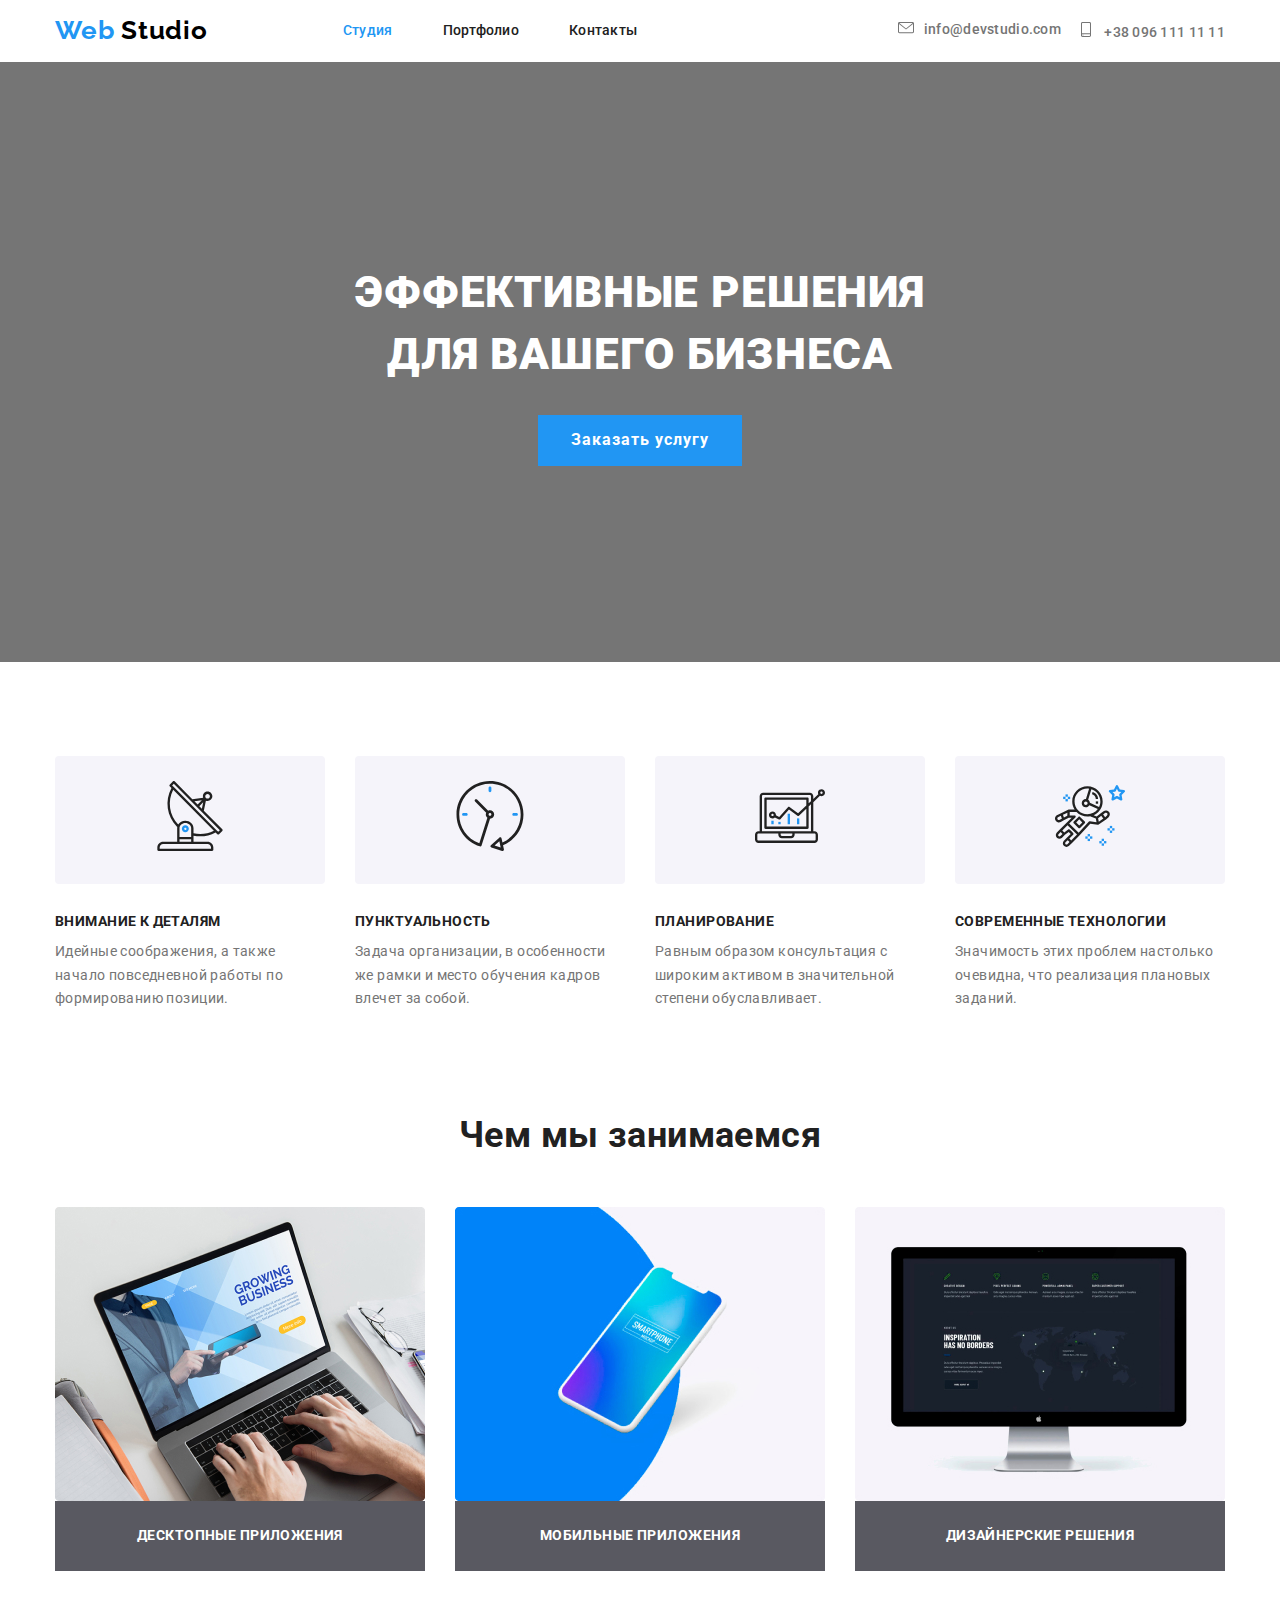
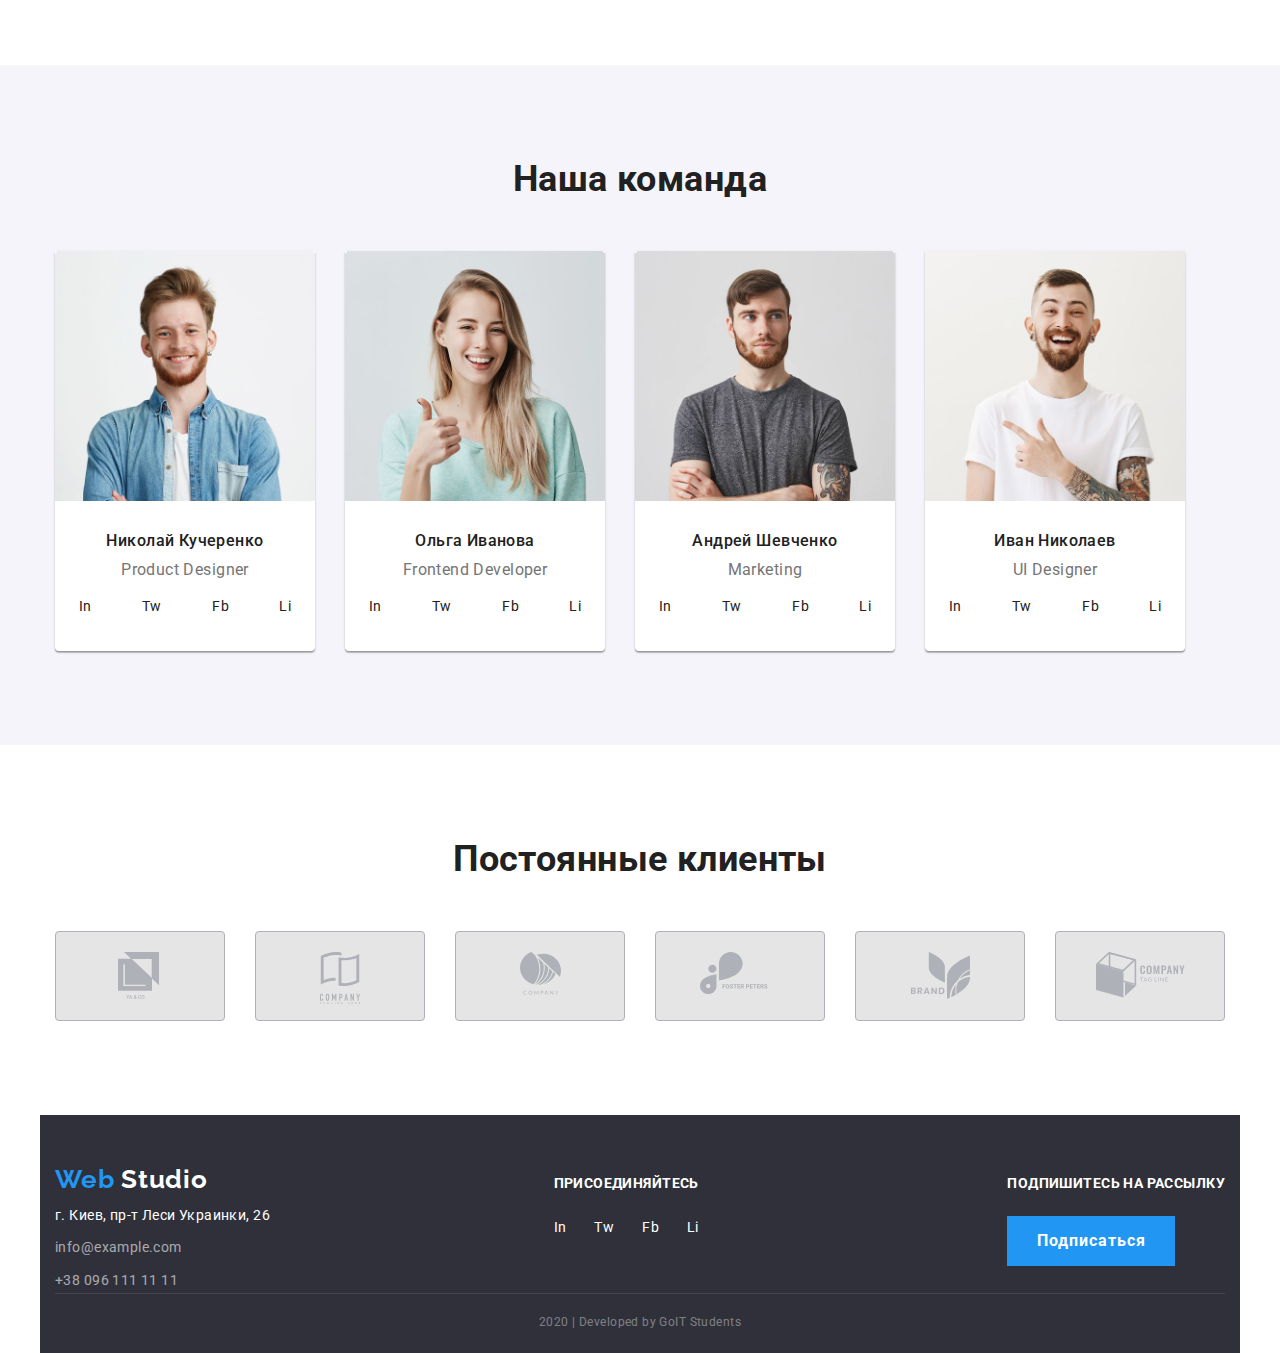
==== index.html @ 93608ec6 "copied from the 3rd homework" ====
<!DOCTYPE html>
<html lang="ru">

<head>
    <meta charset="UTF-8">
    <meta name="viewport" content="width=device-width, initial-scale=1.0">
    <title>Web Studio</title> 
    <link rel="stylesheet" href="https://fonts.googleapis.com/css2?family=Raleway:wght@700&family=Roboto:wght@400;500;700;900&display=swap" />      
    <link rel="stylesheet" href="https://cdnjs.cloudflare.com/ajax/libs/modern-normalize/0.6.0/modern-normalize.min.css">
    <link rel="stylesheet" href="./css/styles.css" />
    
</head>


<body class="home-page">
    <!---the header of the site-->
  
    <header class="header">
    <div class="container">  
         <nav>
            <ul class="menu list">
                <li class="menu-item">
                    <a class="logo" href="/index.html" lang="en"><span class="active">Web</span> <span class="logo-studio">Studio</span> </a>
                </li>
                <li class="menu-item"><a class="menu-link link active" href="./index.html">Студия</a></li>
                <li class="menu-item"><a class="menu-link link" href="./portfolio.html">Портфолио</a></li>
                <li class="menu-item"><a class="menu-link link" href="#">Контакты</a></li>
            </ul>
        </nav>
    
        <ul class="contact list">
            <li class="contact-item">
                <a class="link" href="mailto:info@devstudio.com">
                    <img class="contact-icon" src="./images/envelope.svg" alt="envelope_icon"/>info@devstudio.com
              </a>
            </li>
            <li class="contact-item">
                 <a class="link" href="tel:+38-096-111-11-11">
                    <img class="contact-icon" src="./images/smartphone.svg" alt="smartphone icon"/>
                    +38 096 111 11 11
                </a>
            </li>
         </ul>
    
    </div>
        
    </header>
    <main>
        <!---hero-->
        <section class="hero">
             <h1 class="hero-title">Эффективные решения<br /> для вашего бизнеса</h1>
            <button type="button" class="button button-primary">Заказать услугу </button>
        </section>
        <!---features-->
        <section class="features">
            <div class="container">
            <h2 class="section-title is-hidden">Features</h2>
            <ul class="section-list list">
                <li class="section-item"> 
                    <div class="image">
                        <img src="./images/antenna_1.svg" alt="антенна" />
                    </div>
                    <h3 class="section-subtitle">Внимание к деталям</h3>
                    <p class="features-descriptions">Идейные соображения, а также начало повседневной работы по формированию позиции.</p>
                </li>

                <li class="section-item">
                    <div class="image">
                        <img src="./images/clock_1.svg" alt="часы" />
                    </div>
                    <h3 class="section-subtitle">Пунктуальность</h3>
                    <p class="features-descriptions">Задача организации, в особенности же рамки и место обучения кадров влечет за собой.</p>
                </li>

                <li class="section-item">
                    <div class="image">
                        <img src="./images/diagram_1.svg" alt="диафрагма" />
                    </div>
                    <h3 class="section-subtitle">Планирование</h3>
                    <p class="features-descriptions">Равным образом консультация с широким активом в значительной степени обуславливает.</p>
                </li>
                <li class="section-item">
                    <div class="image">
                        <img src="./images/astronaut_1.svg" alt="астронавт" />
                    </div>
                    <h3 class="section-subtitle">Современные технологии</h3>
                    <p class="features-descriptions">Значимость этих проблем настолько очевидна, что реализация плановых заданий.</p>
                </li>
            </ul>
        </div>
        </section>

        <!---what we do / work sphere-->
        <section class="products">
            <div class="container">          
                <h2 class="section-title">Чем мы занимаемся</h2>
                    <ul class="section-list list">
                        <li class="section-item">
                            <div >
                                <a class="link" href="#">
                                <img src="./images/laptop.jpg" alt="комп" width="370" />
                                <h3 class="section-subtitle">Десктопные приложения</h3>
                                </a>
                            </div>
                                
                        </li>
                        <li class="section-item">
                            <a class="link" href="#">
                                <img src="./images/mobile.jpg" alt="телефон" width="370" />
                                <h3 class="section-subtitle">Мобильные приложения</h3>
                            </a>
                        </li>
                        <li class="section-item">
                            <a class="link" href="#">
                                <img src="./images/monitor.jpg" alt="дизайн" width="370" />
                                <h3 class="section-subtitle">Дизайнерские решения</h3>
                            </a>
                        </li>
                </ul>
            </div>
        </section>

        <!---team -->
        <section class="team">
            <div class="container">          
            <h2 class="section-title">Наша команда</h2>
            <ul class="section-list list">
                <li class="section-item">
                     <img src="./images/John_Smith.jpg" alt="Николай Кучеренко" width="260" />
                     <div class="team-card">
                        <p class="team-text name">Николай Кучеренко</p>
                        <p class="team-text job">Product Designer</p>
                        <ul class="social">
                            <li class="list"><a href="#" aria-label="Instagram" class="link"> In</a></li>
                            <li class="list"><a href="#" aria-label="Twitter" class="link"> Tw</a></li>
                            <li class="list"><a href="#" aria-label="Facebook" class="link"> Fb</a></li>
                            <li class="list"><a href="#" aria-label="Linkedin" class="link"> Li</a></li>
                        </ul>
                     </div>
                </li>
            
                <li class="section-item">
                    <img src="./images/Marta_Stewart.jpg" alt="Ольга Иванова" width="260" />
                    <div class="team-card">
                        <p class="team-text name">Ольга Иванова</p>
                         <p class="team-text job">Frontend Developer</p>
                        <ul class="social">
                            <li class="list"><a href="#" aria-label="Instagram" class="link"> In</a></li>
                            <li class="list"><a href="#" aria-label="Twitter" class="link"> Tw</a></li>
                            <li class="list"><a href="#" aria-label="Facebook" class="link"> Fb</a></li>
                            <li class="list"><a href="#" aria-label="Linkedin" class="link"> Li</a></li>
                        </ul>
                    </div>
                </li>
            
                <li class="section-item">
                    <img src="./images/Robert_Jakis.jpg" alt="Андрей Шевченко" width="260" />
                    <div class="team-card">
                        <p class="team-text name">Андрей Шевченко</p>
                        <p class="team-text job">Marketing</p>
                       <ul class="social">
                            <li class="list"><a href="#" aria-label="Instagram" class="link"> In</a></li>
                            <li class="list"><a href="#" aria-label="Twitter" class="link"> Tw</a></li>
                            <li class="list"><a href="#" aria-label="Facebook" class="link"> Fb</a></li>
                            <li class="list"><a href="#" aria-label="Linkedin" class="link"> Li</a></li>
                        </ul>
                    </div>
                </li>
                <li class="section-item">
                    <img src="./images/Ivan_Nikolaev.jpg" alt="Иван Николаев" width="260" />
                    <div class="team-card">
                        <p class="team-text name">Иван Николаев</p>
                        <p class="team-text job">UI Designer</p>
                        <ul class="social"> 
                            <li class="list"><a href="#" aria-label="Instagram" class="link"> In</a></li>
                            <li class="list"><a href="#" aria-label="Twitter" class="link"> Tw</a></li>
                            <li class="list"><a href="#" aria-label="Facebook" class="link"> Fb</a></li>
                            <li class="list"><a href="#" aria-label="Linkedin" class="link"> Li</a></li>
                        </ul>
                </div>
                </li>
            </ul>
        </div>
        </section>

        <!--permanent clients-->
        <section class="clients">
            <div class="container">          
                <h2 class="section-title">Постоянные клиенты</h2>
                <ul class="section-list list">
                     <li class="section-item">
                        <a class="link" href="#"> <img class="image" src="./images/Client_1.svg" alt="клиент1" /></a>
                    </li>
                    <li class="section-item">
                        <a class="link" href="#"> <img class="image" src="./images/Client_2.svg" alt="клиент2" /></a>
                    </li>
                    <li class="section-item">
                        <a class="link" href="#"> <img class="image" src="./images/Client_3.svg" alt="клиент3" /></a>
                    </li>
                    <li class="section-item">
                        <a class="link" href="#"> <img class="image" src="./images/Client_4.svg" alt="клиент4" /></a>
                    </li>
                    <li class="section-item">
                        <a class="link" href="#"> <img class="image" src="./images/Client_5.svg" alt="клиент5" /></a>
                    </li>
                    <li class="section-item">
                        <a class="link" href="#"> <img class="image" src="./images/Client_6.svg" alt="клиент6" /></a>
                    </li>
                </ul>
            </div>
        </section>
    
    </main>
   
    <!---footer-->
    <footer class="footer container">
        <div class="footer-content">
            <div class="footer-info">
            <a class="logo link" href="./index.html"><span class="active">Web</span> <span class="logo-studio">Studio</span> </a>
            <!---address-->
            <address class="address">
                <ul class="address-list list">
                    <li class="address-item">г. Киев, пр-т Леси Украинки, 26</li>
                    <li class="address-item"> <a class="link" href="mailto:info@example.com">info@example.com</a>
                    </li>                    
                    <li class="address-item"><a class="link" href="tel:+38-096-111-11-11">+38 096 111 11 11</a></li>
                </ul>  
            </address>
         </div>
                <!---social networks-->
         <div class= "footer-list">
            <b class="footer-subtitle">присоединяйтесь</b>
            <ul class="social"> 
                <li class="list"><a href="#" aria-label="Instagram" class="link"> In</a></li>
                <li class="list"><a href="#" aria-label="Twitter" class="link"> Tw</a></li>
                <li class="list"><a href="#" aria-label="Facebook" class="link"> Fb</a></li>
                <li class="list"><a href="#" aria-label="Linkedin" class="link"> Li</a></li>
            </ul>
         </div>         
     
        <!---subscription-->
        <div class="footer-list">
                <b class="footer-subtitle">Подпишитесь на рассылку</b>
                <button type="button" class="button button-primary">Подписаться</button>
        </div>
               
        </div>

        <p class="footer-copyright">2020 | Developed by GoIT Students </p>
        
    </footer>
</body>

</html>
---- css/styles.css ----
:root {
    --primary-text-color: #212121;
    --accent-color: #2196F3;
    --title-text-color: #ffffff; 
    --primary-background-color: #ffffff; 
    --secondary-text-color: #757575;
    --secondary-background-color: #F5F4FA;
}

.home-page {

    color: var(--primary-text-color); 
    font-family: "Roboto", sans-serif;
    font-weight: 400;
    font-size: 14px;
    line-height: 1.7;
    letter-spacing: 0.03em;
}


   
.container {
    /* outline: solid tomato;    */
    margin: 0 auto;
    padding: 0 15px;
    width: 1200px;
}
/* 
img {
    display: block;
    max-width: 100%;
    height: auto;
}   */

.list {
    list-style: none;
    padding: 0;
    margin: 0;
    
}
/* .item:not( :last-child) {
    margin-right: 30px;
/* } */

.link {
    text-decoration: none;
    color: var(--primary-text-color );
} 


.header .container {
    display: flex;
    align-items: center;
    justify-content: space-between;
    /* height: 80px; */

    font-weight: 500;
    line-height: 1.14;
    letter-spacing: 0.02em; 
} 


.menu,
.contact {
    display: flex;
    margin-left: auto;
} 

/*header logo*/
.logo { 
    /* margin-right: 85px; */
    text-decoration: none;
    
    color: #000000;
    font-family: 'Raleway', sans-serif;
    font-weight: 700;
    font-size: 26px;
    line-height: 1.2;
    letter-spacing: 0.03em;
}
/* 
.logo .logo-web {
    color: var(--accent-color);
   } */
.logo-studio:hover,
.logo-studio:focus {
    color: #000000;}

   /* menu */

/* .menu-item:not(:last-child) {
    margin-left: 50px;
} */

.menu-item + .menu-item {
    margin-left: 50px;
}
.menu .menu-item:first-child {
    margin-right: 85px;
    padding-top: 15px;;
}
.menu-link {
    display: block;
    padding-top: 23px;
    padding-bottom: 23px;

}


/* email and address */
/* .menu, */


 .contact .link {
    color: var(--secondary-text-color);
}

 .contact-item:not(:last-child) {
     margin-right: 20px;
 }
 .contact-icon {
     margin-right: 10px;
 }  

 .active {
    color: var(--accent-color);
}
 /* .link {
    text-decoration: none;
} 
.link:hover, 
.link:focus {
    color: var(--accent-color);
}  */

/* Styles for the main page of html */
/* Hero section */

.hero {
    padding-top: 200px;
    padding-bottom: 200px;  
    height: 600px; 
    text-align: center;
    background-color: var(--secondary-text-color);
    color: var(--title-text-color);
    letter-spacing: 0.06em;

}
/* hero title */
.hero-title {
    margin-top: 0;
    margin-bottom: 30px;
    
    font-weight: 900;
    font-size: 44px;
    line-height: 1.4;
    text-transform: uppercase;
}
    
/* button */
.button {
     font-size: 16px;
     display: inline-block;
}

.button-primary {

    border: 1px solid var(--accent-color);
    padding: 10px 32px;
    
    color: var(--title-text-color);
    background-color: var(--accent-color);
    
    font-weight: 700;
    font-size: 16px;
    line-height: 1.8;
    letter-spacing: 0.06em;
}
.button:hover,
.button:focus {
    color: var(--title-text-color);
    background-color: var(--accent-color);
}

/* .section {
    padding-top: 94px;
    padding-bottom: 94px;
} */
.section-title {
    margin-top: 0px;
    margin-bottom: 50px;

    font-weight: 700;
    font-size: 36px;
    line-height: 1.16;
    text-align: center;
}
.section-subtitle {
    margin: 0;
    padding: 0;
    
    font-weight: 700;
    font-size: 14px;
    line-height: 1.14;
    text-transform: uppercase;

}

.section-list {
    display: flex;
}

.section-item:not(:last-child) {
    margin-right: 30px;
}

/* features */

.features .container {
    padding-top: 94px;
    padding-bottom: 94px;
}

.is-hidden {
    display: none;

}
/* .features-list, {
    display: flex;
    margin: 0;
    padding: 0;
} */


.features .image {
   padding: 25px 100px;
   margin-bottom: 30px;

    background: var(--secondary-background-color);
    border-radius: 4px;
}
  
.features-descriptions {
    margin: 10px 0 10px 0;
    color: var(--secondary-text-color);
}

/* products example */
/* .product-list {
    display: flex;
    margin: 0;
    padding: 0;
} */
.products .container {
    padding-bottom: 94px;
}

.products .section-subtitle {
    padding: 27px 0;
    background-color: rgba(47, 48, 58, 0.8);
    color: var(--title-text-color);
    text-align: center;

}
.products img, 
.team img {
    display: block;
    max-width: 100%;
    height: auto; 

}

/* team list */
.team {
    background-color: var(--secondary-background-color);
}
.team .container {
    padding-top: 94px;
    padding-bottom: 94px;
}
.team .section-item {

    background: var(--title-text-color);
    box-shadow: 0px 2px 1px rgba(0, 0, 0, 0.2), 0px 1px 1px rgba(0, 0, 0, 0.14), 0px 1px 3px rgba(0, 0, 0, 0.12);
    border-radius: 0px 0px 4px 4px;
}
.team-card {
    padding: 30px 24px 32px 24px;
} 
.team-text {
    margin-top: 0;
    font-size: 16px;
    line-height: 1.2;
    text-align: center;
}

.name {
    /* margin-top: 30px; */
    margin-bottom: 10px;
    font-weight: 500;
}
.job {
    margin-bottom: 16px;
    color: var(--secondary-text-color);
 }

 .social {
     display: flex;
     padding: 0px;
     justify-content: space-between;
 }

/* .social-links .link:hover,
.social-links .link:focus {
    color: var(--accent-color);

} */
.clients .container {
    padding-top: 94px;
    padding-bottom: 94px;
}

.clients .section-item {
    display: block;
    box-sizing: border-box;
    border: 1px solid #AFB1B8;
    border-radius: 4px;
    width: 170px;
    height: 90px;
    text-align: center;
    background-color: #E5E5E5;
}
.clients .image {
    padding-top: 20px;
}

.link:hover, 
.link:focus {
    color: var(--accent-color);
} 



/* footer */
.footer {
    background-color: #2F303A;;
}
.footer-content {
    display: flex;
    justify-content: space-between;
    align-items: baseline;
} 
.footer-info {
    margin-top: 45px;
}
.footer-info .logo-studio {
    color: var(--title-text-color);
}

/* .footer-info .logo:hover,
.footer-info .logo:focus {
    text-decoration: underline;
}  */
.address-list {
    display: inline-block;
    margin-top: 8px;
    margin-right: 69px; 
    padding: 0;

    font-style: normal;
    color: var(--title-text-color);
}
.address .link {
    color: rgba(255, 255, 255, 0.6);
}

.address-item:not(:last-child) {
    margin-bottom: 9px;
}
.footer-list {
    margin-top: 57px;
 }
.footer-subtitle {
    display: block;
    margin-bottom: 20px;

    font-weight: 700;
    text-transform: uppercase;
    color: var(--title-text-color);
}
.footer-list:not(:last-child) {
    margin-right: 94px;
}
.footer .social{
    margin: 0px;
}
.footer .social .link{
    color: var(--title-text-color)
}
.footer-list .button {
    padding: 10px 28px 10px 29px;
}

.footer-copyright {
    display: block;
    margin-top: 0;
    margin-bottom: 0;
    padding-top: 16px;
    padding-bottom: 19px;

    font-size: 12px;
    line-height: 2;
    text-align: center;
    color: rgba(255, 255, 255, 0.4);
    border-top: 1px solid rgba(255, 255, 255, 0.1);
}



/* Styles for Portfolio */
.portfolio {
    border-top: 1px solid #ECECEC;

}
.portfolio .container {

    padding-top: 94px;
    padding-bottom: 94px;
    color: var(--primary-text-color);



    font-family: "Roboto", sans-serif;
    font-weight: 400;
    font-size: 16px;
    letter-spacing: 0.03em;


    /* list-style: none;
    padding: 0;
    margin: 0;  */

}


/* .filters {
    padding-right:  0px;
    padding-left: 0px;
} */
/* .filters-items + .filters-items:not(:last-child) {
margin-right: 8px;
} */
.filters-items {
    display: inline-block;
    margin: 0 4px;

}
/* .filters-items:not(:last-child) {
    margin-right: 8px;
} */

.filters-list {
    text-align: center;
    margin-bottom: 50px;
    padding: 0;
}

.button-secondary {
    border-color: transparent;
    padding: 6px 22px;
    background: var(--secondary-background-color);
    border-radius: 4px;
    list-style: none;
    /* margin-left: auto;
    margin-right:auto; */


    font-weight: 500;
    line-height: 1.6;
    text-align: center;
    letter-spacing: 0.03em;
    
    color: var(--primary-text-color);
 

}

/* .filters .list {
 
    font-weight: 500;
    font-size: 16px;
    line-height: 1.6;
    text-align: center;
    letter-spacing: 0.03em;
} */

/* .projects .list:hover,
.projects .list:focus {
    color: var(--title-text-color);
    background-color: var(--accent-color);
} */
.works {
    display: flex;
    flex-wrap: wrap;

}

.works-item {
    width: 370px; 
    /* width: calc(100%-60px) / 3; 398*/
    margin-right: 30px;
    margin-bottom: 30px;
    border-top-left-radius: 5px;
    border-top-right-radius: 5px;
    overflow: hidden;
    

    font-weight: 700;
    font-size: 18px;
    line-height: 2;
    letter-spacing: 0.06em;

}



.works-item:nth-child(3n) {
    margin-right: 0;
}

.works-item:nth-last-child(-n + 3) {
    margin-bottom: 0;
}
.works-image {
    display: block;
    max-width: 100%;
    height: auto; 
}
.works .list {
    display: block;
    }
.works-content {
    padding: 20px 24px;
    border-bottom: 1px solid #EEEEEE;
    border-right: 1px solid #EEEEEE;
    border-left: 1px solid #EEEEEE;
    border-bottom-right-radius: 5px;
    border-bottom-left-radius: 5px;
    box-sizing: border-box;
    background: var(--title-text-color);
    font-size: inherit;
}

.works-title {
    margin-bottom: 4px;
    margin-top: 0;

    font-weight: 700;
    font-size: inherit;

    line-height: 2;
    letter-spacing: 0.06em;

}
.works-type {
    margin-bottom: 0;
    margin-top: 0;
    
    font-size: 16px;
    line-height: 1.87;
    color: var(--secondary-text-color);

}
.works-description {
    font-size: inherit;

    line-height: 1.55;
    letter-spacing: 0.03em;
    color: var(--title-text-color);
}
/* .example .title {
    color: var(--primary-text-color);

    font-weight: 700;
    font-size: 18px;
    line-height: 2;
    letter-spacing: 0.06em;
}

.example .type {
    color: var(--secondary-text-color);
    
    font-weight: 400;
    font-size: 16px;
    line-height: 1.9;
    letter-spacing: 0.03em;
} 
.example .text {
    color: var(--title-text-color);
    background-color: var(--secondary-background-color);


    font-weight: 400;
    font-size: 18px;
    line-height: 1.6;
    letter-spacing: 0.03em;
} */
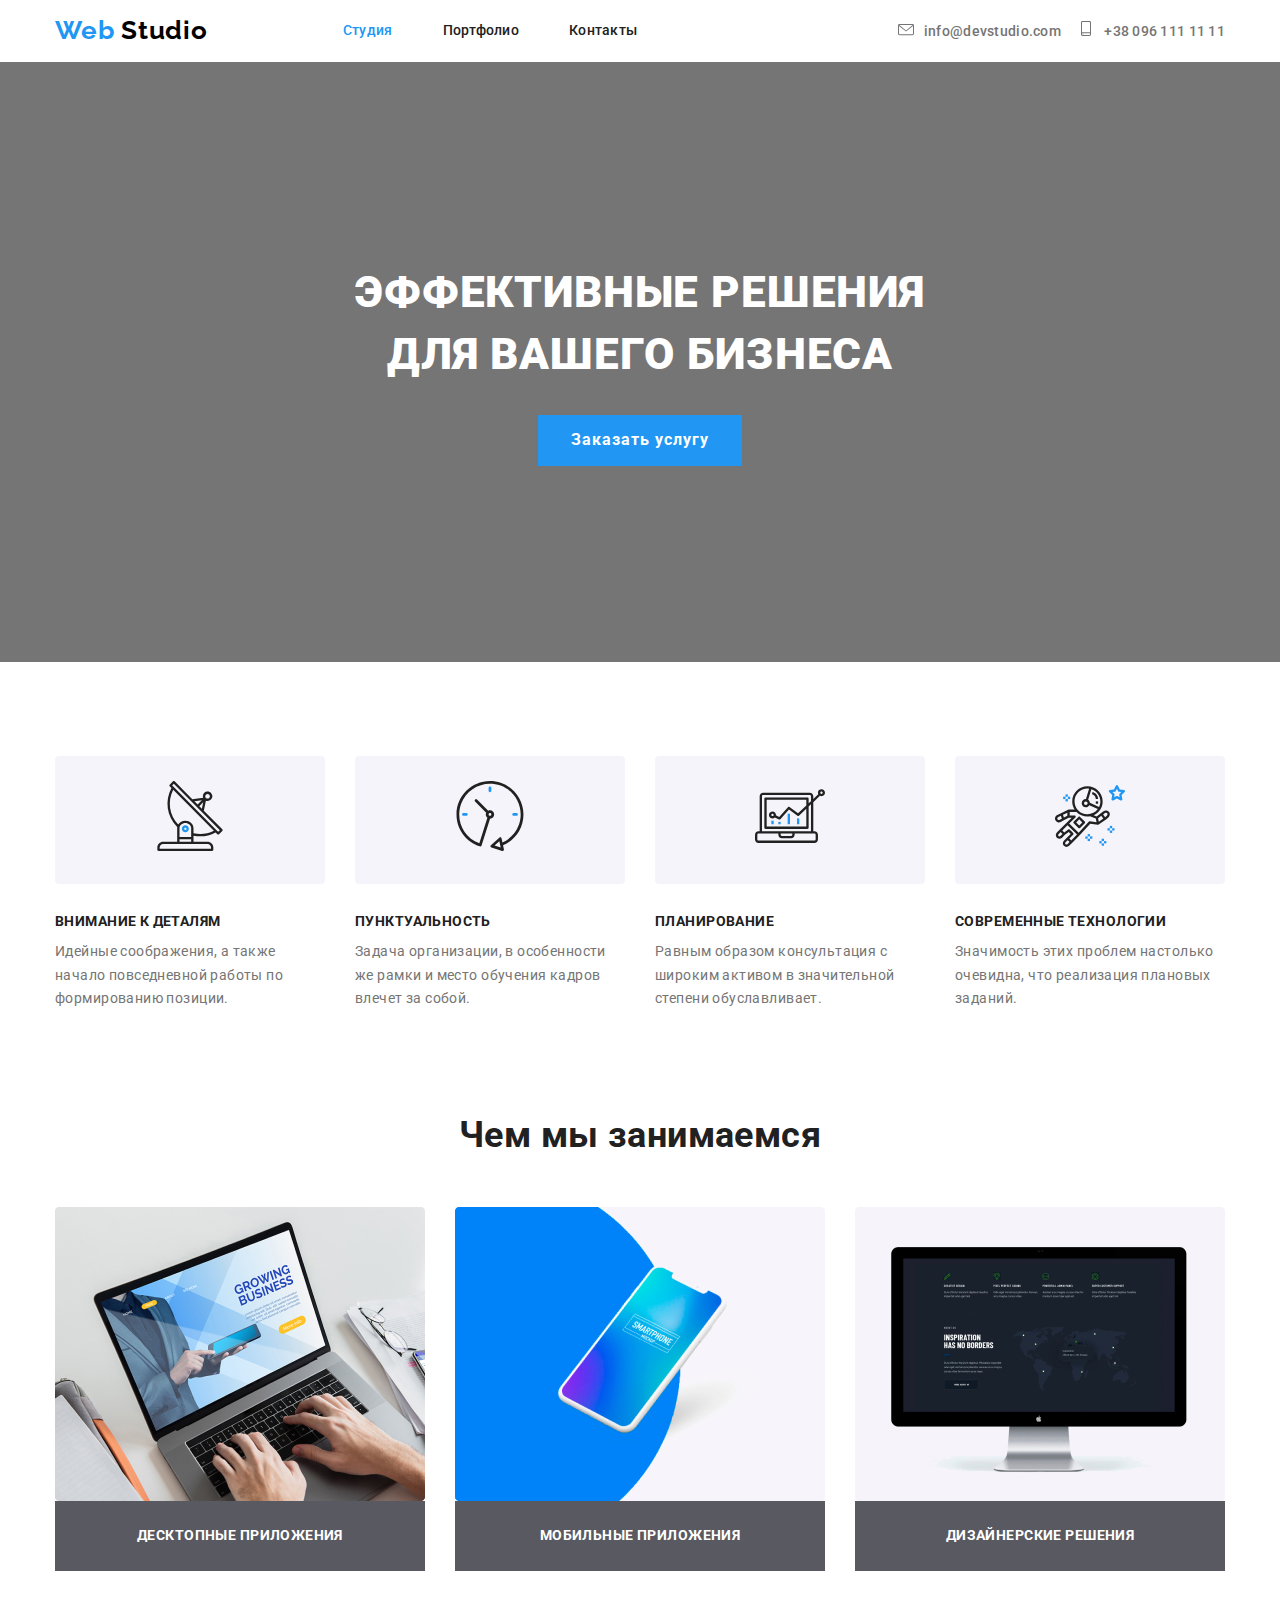
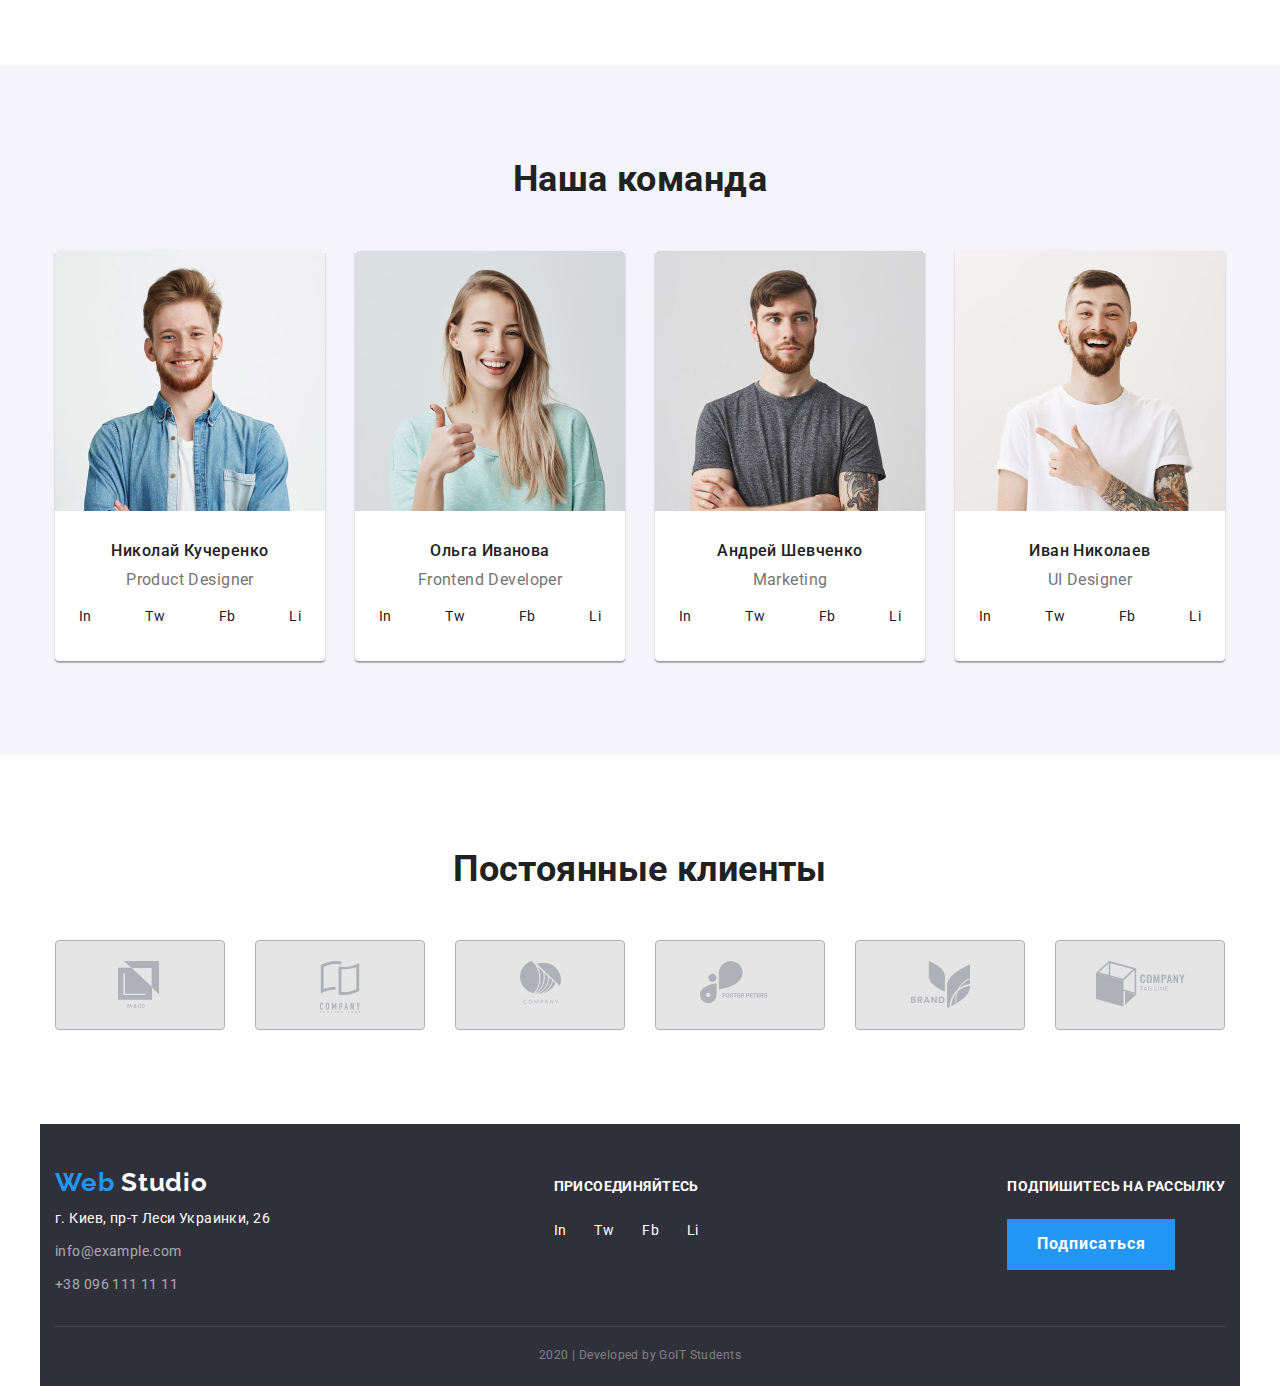
==== commit 3b1fec26: "new changes after the 3rd correction" ====
--- a/index.html
+++ b/index.html
@@ -48,8 +48,11 @@
     <main>
         <!---hero-->
         <section class="hero">
+         <div class="container">  
+
              <h1 class="hero-title">Эффективные решения<br /> для вашего бизнеса</h1>
             <button type="button" class="button button-primary">Заказать услугу </button>
+            </div>
         </section>
         <!---features-->
         <section class="features">
@@ -126,7 +129,7 @@
             <h2 class="section-title">Наша команда</h2>
             <ul class="section-list list">
                 <li class="section-item">
-                     <img src="./images/John_Smith.jpg" alt="Николай Кучеренко" width="260" />
+                     <img src="./images/John_Smith.jpg" alt="Николай Кучеренко" width="270" />
                      <div class="team-card">
                         <p class="team-text name">Николай Кучеренко</p>
                         <p class="team-text job">Product Designer</p>
@@ -140,7 +143,7 @@
                 </li>
             
                 <li class="section-item">
-                    <img src="./images/Marta_Stewart.jpg" alt="Ольга Иванова" width="260" />
+                    <img src="./images/Marta_Stewart.jpg" alt="Ольга Иванова" width="270" />
                     <div class="team-card">
                         <p class="team-text name">Ольга Иванова</p>
                          <p class="team-text job">Frontend Developer</p>
@@ -154,7 +157,7 @@
                 </li>
             
                 <li class="section-item">
-                    <img src="./images/Robert_Jakis.jpg" alt="Андрей Шевченко" width="260" />
+                    <img src="./images/Robert_Jakis.jpg" alt="Андрей Шевченко" width="270" />
                     <div class="team-card">
                         <p class="team-text name">Андрей Шевченко</p>
                         <p class="team-text job">Marketing</p>
@@ -167,7 +170,7 @@
                     </div>
                 </li>
                 <li class="section-item">
-                    <img src="./images/Ivan_Nikolaev.jpg" alt="Иван Николаев" width="260" />
+                    <img src="./images/Ivan_Nikolaev.jpg" alt="Иван Николаев" width="270" />
                     <div class="team-card">
                         <p class="team-text name">Иван Николаев</p>
                         <p class="team-text job">UI Designer</p>
--- a/css/styles.css
+++ b/css/styles.css
@@ -21,7 +21,7 @@
 
    
 .container {
-    /* outline: solid tomato;    */
+    /* outline: solid tomato;     */
     margin: 0 auto;
     padding: 0 15px;
     width: 1200px;
@@ -53,11 +53,14 @@
     display: flex;
     align-items: center;
     justify-content: space-between;
+
     /* height: 80px; */
 
     font-weight: 500;
     line-height: 1.14;
     letter-spacing: 0.02em; 
+    /* margin-bottom: 0; */
+
 } 
 
 
@@ -112,15 +115,20 @@
 /* .menu, */
 
 
- .contact .link {
+.contact-item .link {
     color: var(--secondary-text-color);
-}
-
+    padding-top: 24px;
+    padding-bottom: 24px;
+    line-height: 1.6;
+
+}
  .contact-item:not(:last-child) {
      margin-right: 20px;
  }
  .contact-icon {
      margin-right: 10px;
+ 
+
  }  
 
  .active {
@@ -284,6 +292,8 @@
     background: var(--title-text-color);
     box-shadow: 0px 2px 1px rgba(0, 0, 0, 0.2), 0px 1px 1px rgba(0, 0, 0, 0.14), 0px 1px 3px rgba(0, 0, 0, 0.12);
     border-radius: 0px 0px 4px 4px;
+    width: 270px;
+
 }
 .team-card {
     padding: 30px 24px 32px 24px;
@@ -350,10 +360,24 @@
     display: flex;
     justify-content: space-between;
     align-items: baseline;
-} 
-.footer-info {
+    padding-bottom: 29px;
+    /* padding-top: 51px; */
+} 
+/* .footer-content:first-child {
+    padding-top: 39px;
+
+} */
+.footer-content .footer-info {
+    padding-top: 39px;
+    
+}
+.footer-list {
+    padding-top: 51px;
+
+}
+/* .footer-info {
     margin-top: 45px;
-}
+} */
 .footer-info .logo-studio {
     color: var(--title-text-color);
 }
@@ -378,9 +402,9 @@
 .address-item:not(:last-child) {
     margin-bottom: 9px;
 }
-.footer-list {
+/* .footer-list {
     margin-top: 57px;
- }
+ } */
 .footer-subtitle {
     display: block;
     margin-bottom: 20px;
@@ -419,6 +443,14 @@
 
 
 /* Styles for Portfolio */
+
+.portfolio-page {
+    font-family: "Roboto", sans-serif;
+    font-weight: 400;
+    font-size: 14px;
+    line-height: 1.7;
+    letter-spacing: 0.03em;
+}
 .portfolio {
     border-top: 1px solid #ECECEC;
 
@@ -429,18 +461,8 @@
     padding-bottom: 94px;
     color: var(--primary-text-color);
 
-
-
-    font-family: "Roboto", sans-serif;
-    font-weight: 400;
     font-size: 16px;
-    letter-spacing: 0.03em;
-
-
-    /* list-style: none;
-    padding: 0;
-    margin: 0;  */
-
+   
 }
 
 
@@ -576,7 +598,6 @@
     font-size: inherit;
 
     line-height: 1.55;
-    letter-spacing: 0.03em;
     color: var(--title-text-color);
 }
 /* .example .title {
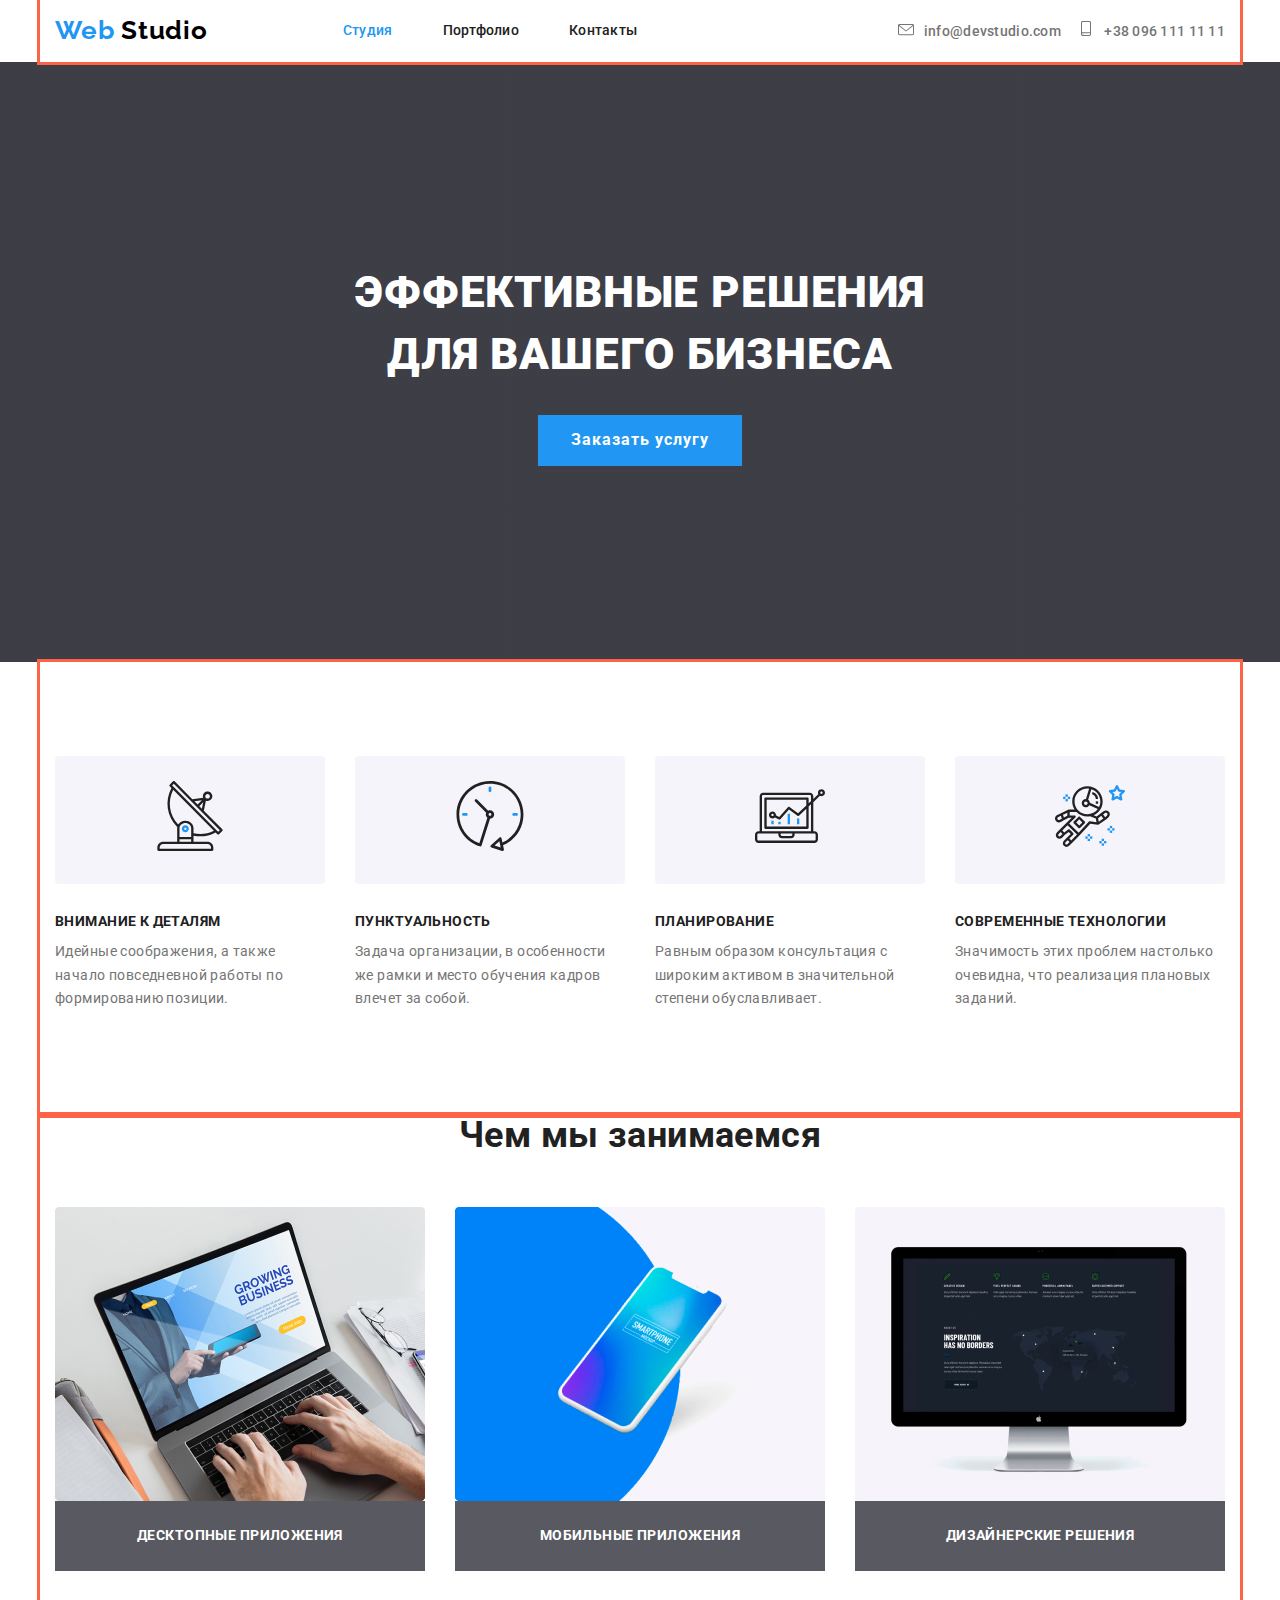
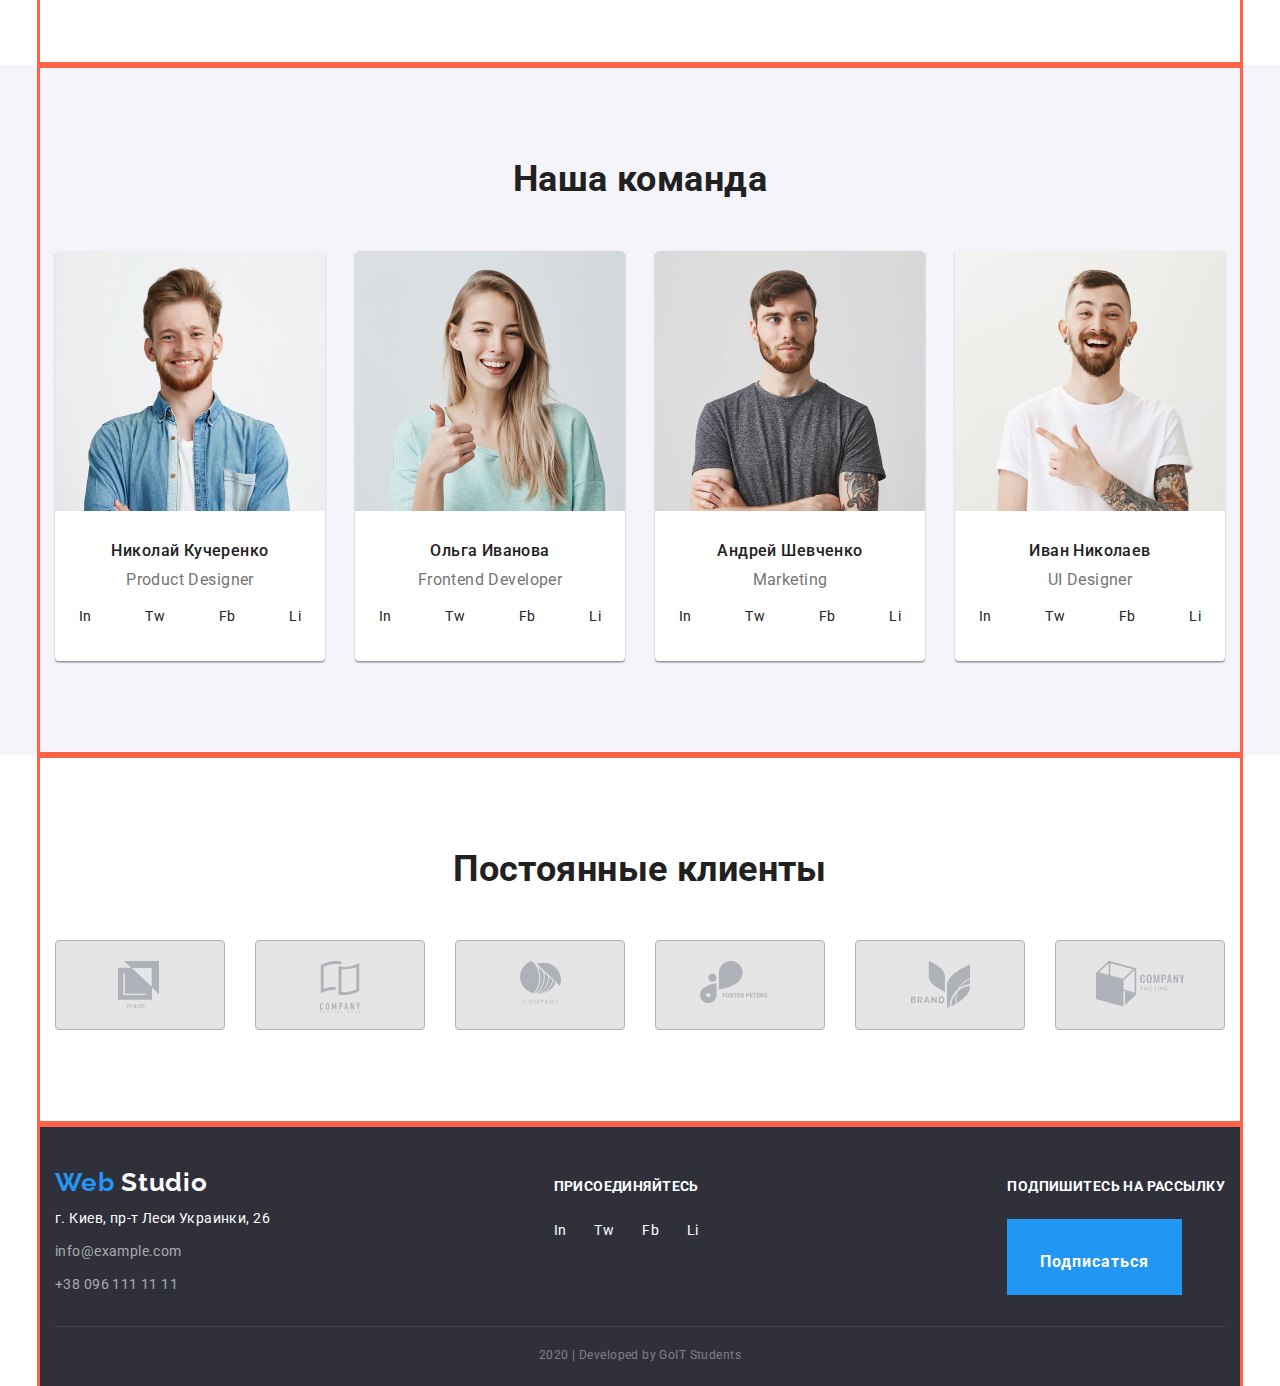
==== commit 429220f4: "hero section with overlay" ====
--- a/index.html
+++ b/index.html
@@ -47,12 +47,15 @@
     </header>
     <main>
         <!---hero-->
-        <section class="hero">
-         <div class="container">  
-
-             <h1 class="hero-title">Эффективные решения<br /> для вашего бизнеса</h1>
-            <button type="button" class="button button-primary">Заказать услугу </button>
-            </div>
+        <section class="hero ">
+         <!-- <div class="container">  -->
+        <div class="overlay">
+             <div class="hero-content" >
+                <h1 class="hero-title">Эффективные решения<br /> для вашего бизнеса</h1>
+                <button type="button" class="button button-primary">Заказать услугу </button>
+            </div> 
+        </div>
+        </div>
         </section>
         <!---features-->
         <section class="features">
--- a/css/styles.css
+++ b/css/styles.css
@@ -21,7 +21,7 @@
 
    
 .container {
-    /* outline: solid tomato;     */
+    outline: solid tomato;    
     margin: 0 auto;
     padding: 0 15px;
     width: 1200px;
@@ -145,17 +145,36 @@
 /* Styles for the main page of html */
 /* Hero section */
 
-.hero {
+.hero  {
+    margin: auto;
+    background-color: var(--secondary-text-color);
+
+}
+.overlay {
     padding-top: 200px;
     padding-bottom: 200px;  
-    height: 600px; 
-    text-align: center;
-    background-color: var(--secondary-text-color);
+    max-width: 1600px;
+    height: 600px;
+    background-image: linear-gradient( to right, 
+    rgba(47, 48, 58, 0.8),
+    rgba(47, 48, 58, 0.8)
+    ),
+    url(../images/Header\ img\ \(1\).jpg);
+
+    background-repeat: no-repeat;
+    background-position: center;
+    background-size: cover;
+    
+}
+
+/* hero title */
+.hero-content {
+    text-align: center;
     color: var(--title-text-color);
     letter-spacing: 0.06em;
 
-}
-/* hero title */
+
+}
 .hero-title {
     margin-top: 0;
     margin-bottom: 30px;
@@ -422,9 +441,11 @@
 .footer .social .link{
     color: var(--title-text-color)
 }
-.footer-list .button {
-    padding: 10px 28px 10px 29px;
-}
+.footer-list .button-primary::after {
+    content: "";
+    font-size: 30px;
+    color: teal;
+  } 
 
 .footer-copyright {
     display: block;
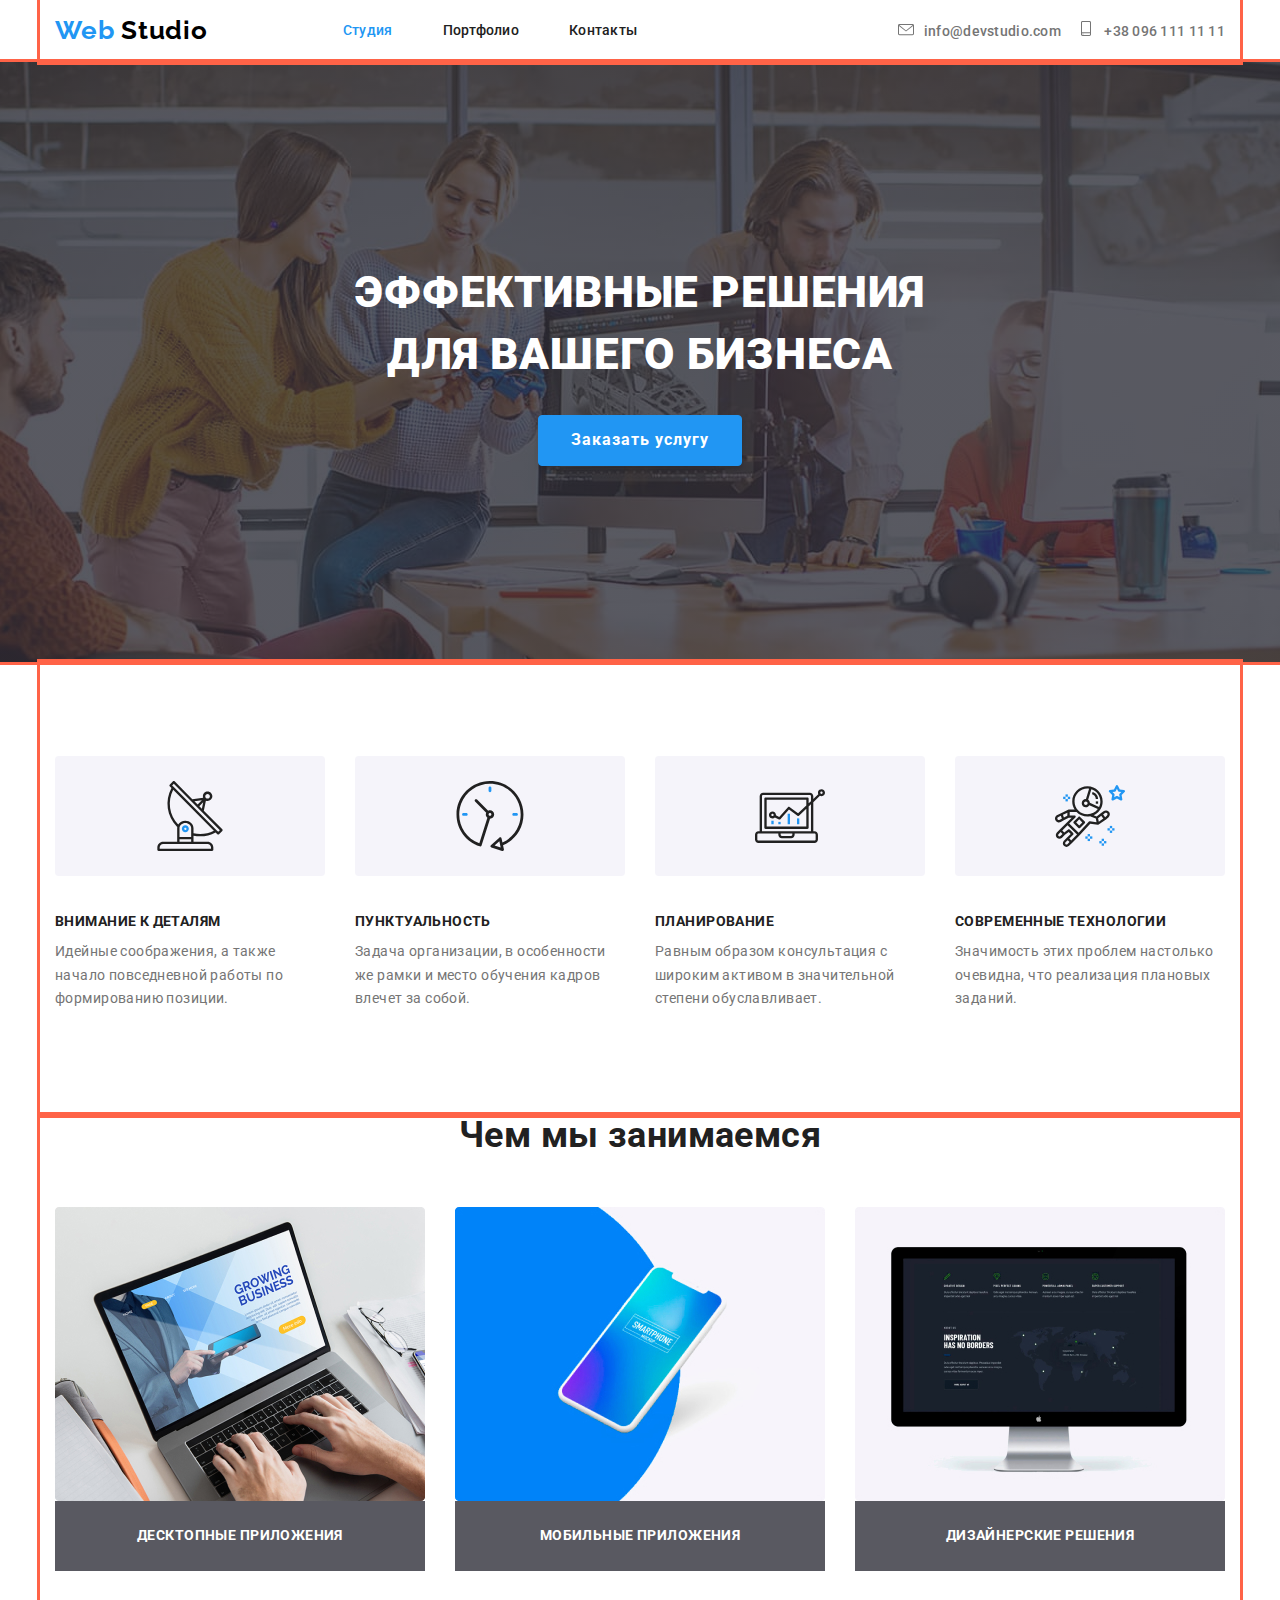
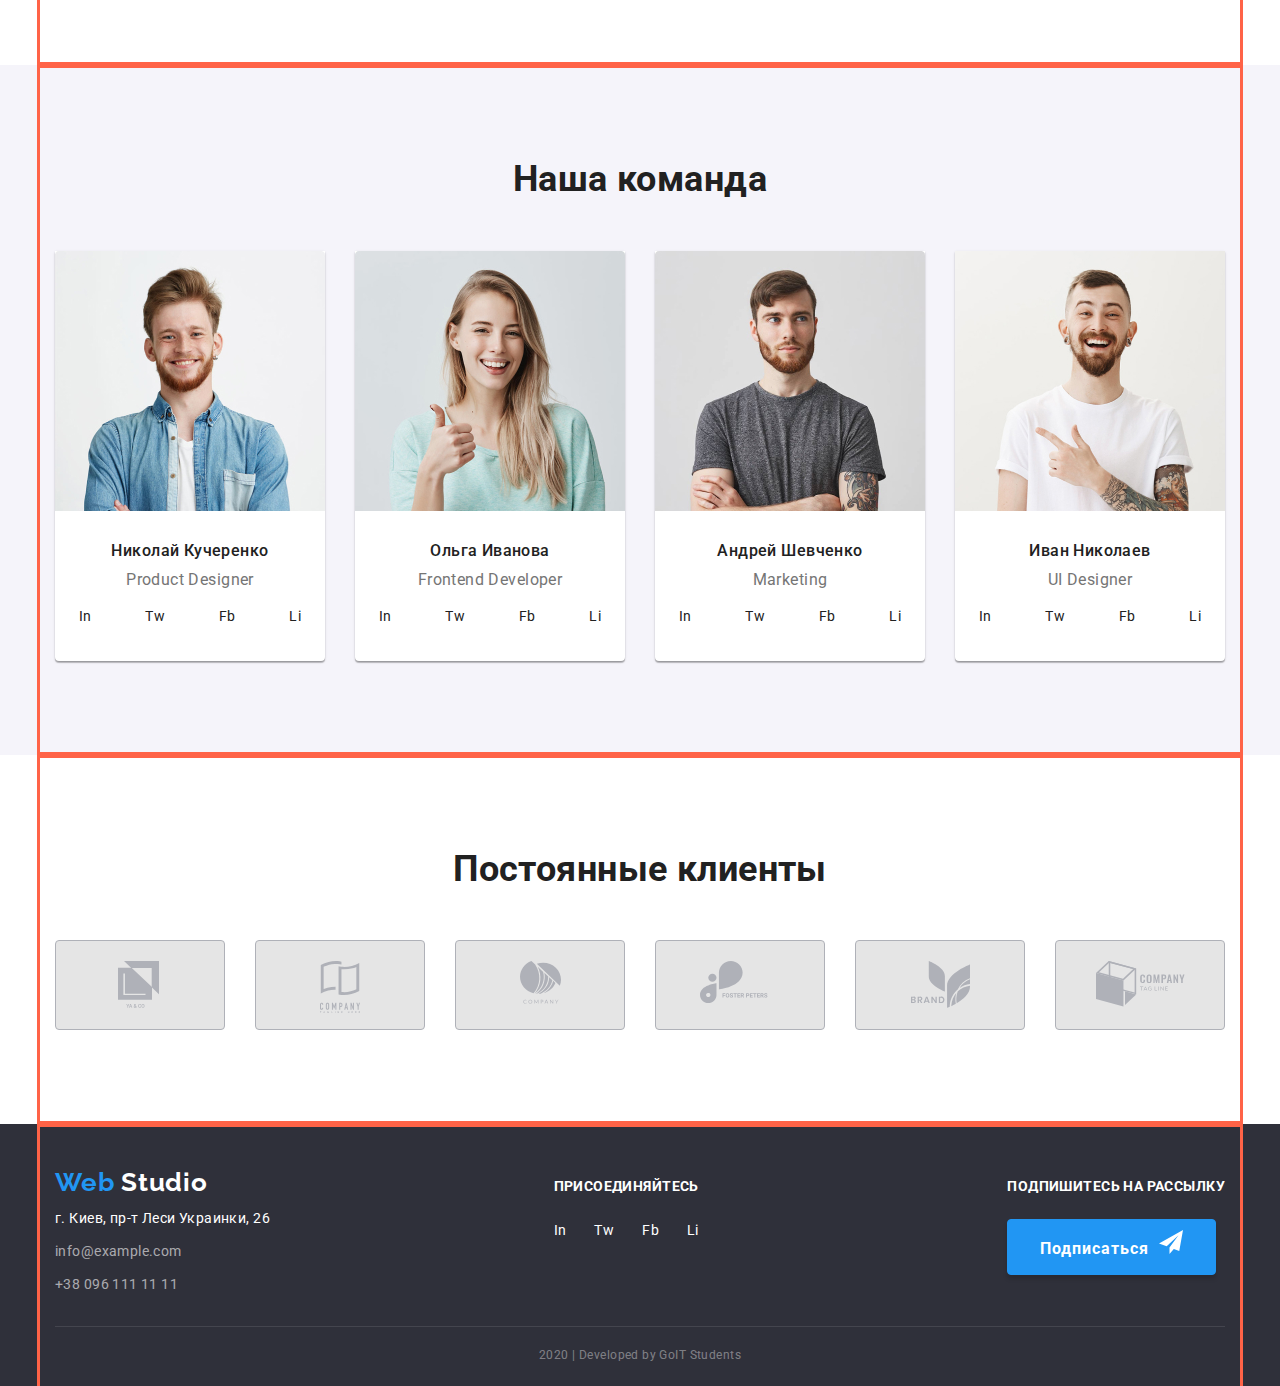
==== commit 930b434a: "background-images  in section features" ====
--- a/index.html
+++ b/index.html
@@ -48,7 +48,7 @@
     <main>
         <!---hero-->
         <section class="hero ">
-         <!-- <div class="container">  -->
+         <div class="container">  
         <div class="overlay">
              <div class="hero-content" >
                 <h1 class="hero-title">Эффективные решения<br /> для вашего бизнеса</h1>
@@ -63,33 +63,21 @@
             <h2 class="section-title is-hidden">Features</h2>
             <ul class="section-list list">
                 <li class="section-item"> 
-                    <div class="image">
-                        <img src="./images/antenna_1.svg" alt="антенна" />
-                    </div>
-                    <h3 class="section-subtitle">Внимание к деталям</h3>
+                     <h3 class="section-subtitle">Внимание к деталям</h3>
                     <p class="features-descriptions">Идейные соображения, а также начало повседневной работы по формированию позиции.</p>
                 </li>
 
                 <li class="section-item">
-                    <div class="image">
-                        <img src="./images/clock_1.svg" alt="часы" />
-                    </div>
                     <h3 class="section-subtitle">Пунктуальность</h3>
                     <p class="features-descriptions">Задача организации, в особенности же рамки и место обучения кадров влечет за собой.</p>
                 </li>
 
                 <li class="section-item">
-                    <div class="image">
-                        <img src="./images/diagram_1.svg" alt="диафрагма" />
-                    </div>
-                    <h3 class="section-subtitle">Планирование</h3>
+                     <h3 class="section-subtitle">Планирование</h3>
                     <p class="features-descriptions">Равным образом консультация с широким активом в значительной степени обуславливает.</p>
                 </li>
                 <li class="section-item">
-                    <div class="image">
-                        <img src="./images/astronaut_1.svg" alt="астронавт" />
-                    </div>
-                    <h3 class="section-subtitle">Современные технологии</h3>
+                     <h3 class="section-subtitle">Современные технологии</h3>
                     <p class="features-descriptions">Значимость этих проблем настолько очевидна, что реализация плановых заданий.</p>
                 </li>
             </ul>
@@ -219,7 +207,9 @@
     </main>
    
     <!---footer-->
-    <footer class="footer container">
+    <footer class="footer ">
+        <div class="container">
+      
         <div class="footer-content">
             <div class="footer-info">
             <a class="logo link" href="./index.html"><span class="active">Web</span> <span class="logo-studio">Studio</span> </a>
@@ -253,7 +243,7 @@
         </div>
 
         <p class="footer-copyright">2020 | Developed by GoIT Students </p>
-        
+    </div>
     </footer>
 </body>
 
--- a/css/styles.css
+++ b/css/styles.css
@@ -146,14 +146,17 @@
 /* Hero section */
 
 .hero  {
-    margin: auto;
     background-color: var(--secondary-text-color);
 
+}
+.hero .container {
+    margin: 0;
+    width: 100%;
+    padding: 0;
 }
 .overlay {
     padding-top: 200px;
     padding-bottom: 200px;  
-    max-width: 1600px;
     height: 600px;
     background-image: linear-gradient( to right, 
     rgba(47, 48, 58, 0.8),
@@ -198,6 +201,8 @@
     
     color: var(--title-text-color);
     background-color: var(--accent-color);
+    box-shadow: 0px 4px 4px rgba(0, 0, 0, 0.15);
+    border-radius: 4px;
     
     font-weight: 700;
     font-size: 16px;
@@ -258,15 +263,38 @@
     margin: 0;
     padding: 0;
 } */
-
-
-.features .image {
+.features .section-item::before {
+    content: "";
+    display:inline-block;
+    width: 270px;
+    height: 120px;
+    background-repeat: no-repeat;
+    background-position: center;
+    background-color: var(--secondary-background-color);
+    border-radius: 4px;
+    margin-bottom: 30px;
+
+}
+.features .section-item:nth-child(1)::before {
+    background-image: url(../images/antenna_1.svg);
+}
+.features .section-item:nth-child(2)::before {
+    background-image: url(../images/clock_1.svg);
+}
+.features .section-item:nth-child(3)::before {
+    background-image: url(../images/diagram_1.svg);
+}
+.features .section-item:nth-child(4)::before {
+    background-image: url(../images/astronaut_1.svg);
+}
+
+/* .features .image {
    padding: 25px 100px;
    margin-bottom: 30px;
 
     background: var(--secondary-background-color);
     border-radius: 4px;
-}
+} */
   
 .features-descriptions {
     margin: 10px 0 10px 0;
@@ -373,8 +401,10 @@
 
 /* footer */
 .footer {
-    background-color: #2F303A;;
-}
+    background-color: #2F303A;
+    width: 100%;
+}
+
 .footer-content {
     display: flex;
     justify-content: space-between;
@@ -442,9 +472,13 @@
     color: var(--title-text-color)
 }
 .footer-list .button-primary::after {
+    display: inline-block;
     content: "";
-    font-size: 30px;
-    color: teal;
+    width: 24px;
+    height: 24px;
+    margin-left: 10px;
+    background-image: url(../images/icon_send.svg);
+
   } 
 
 .footer-copyright {
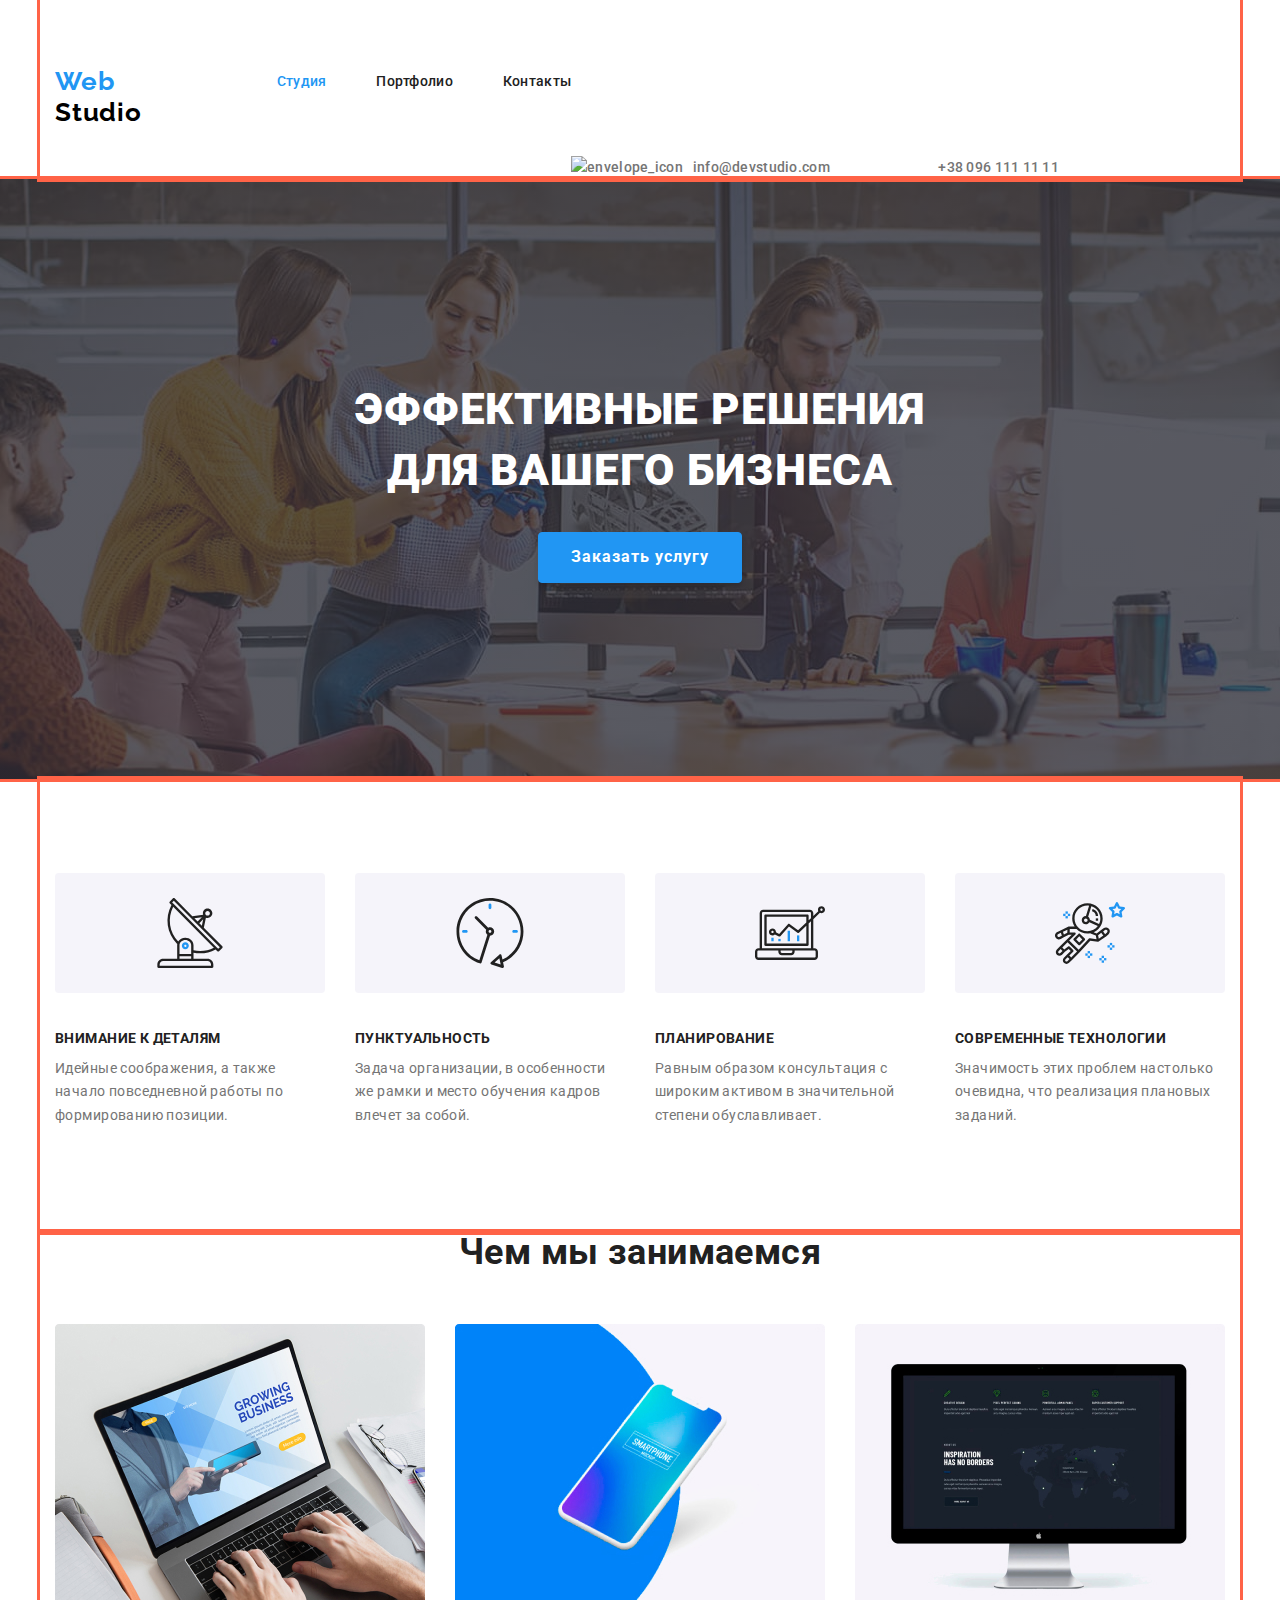
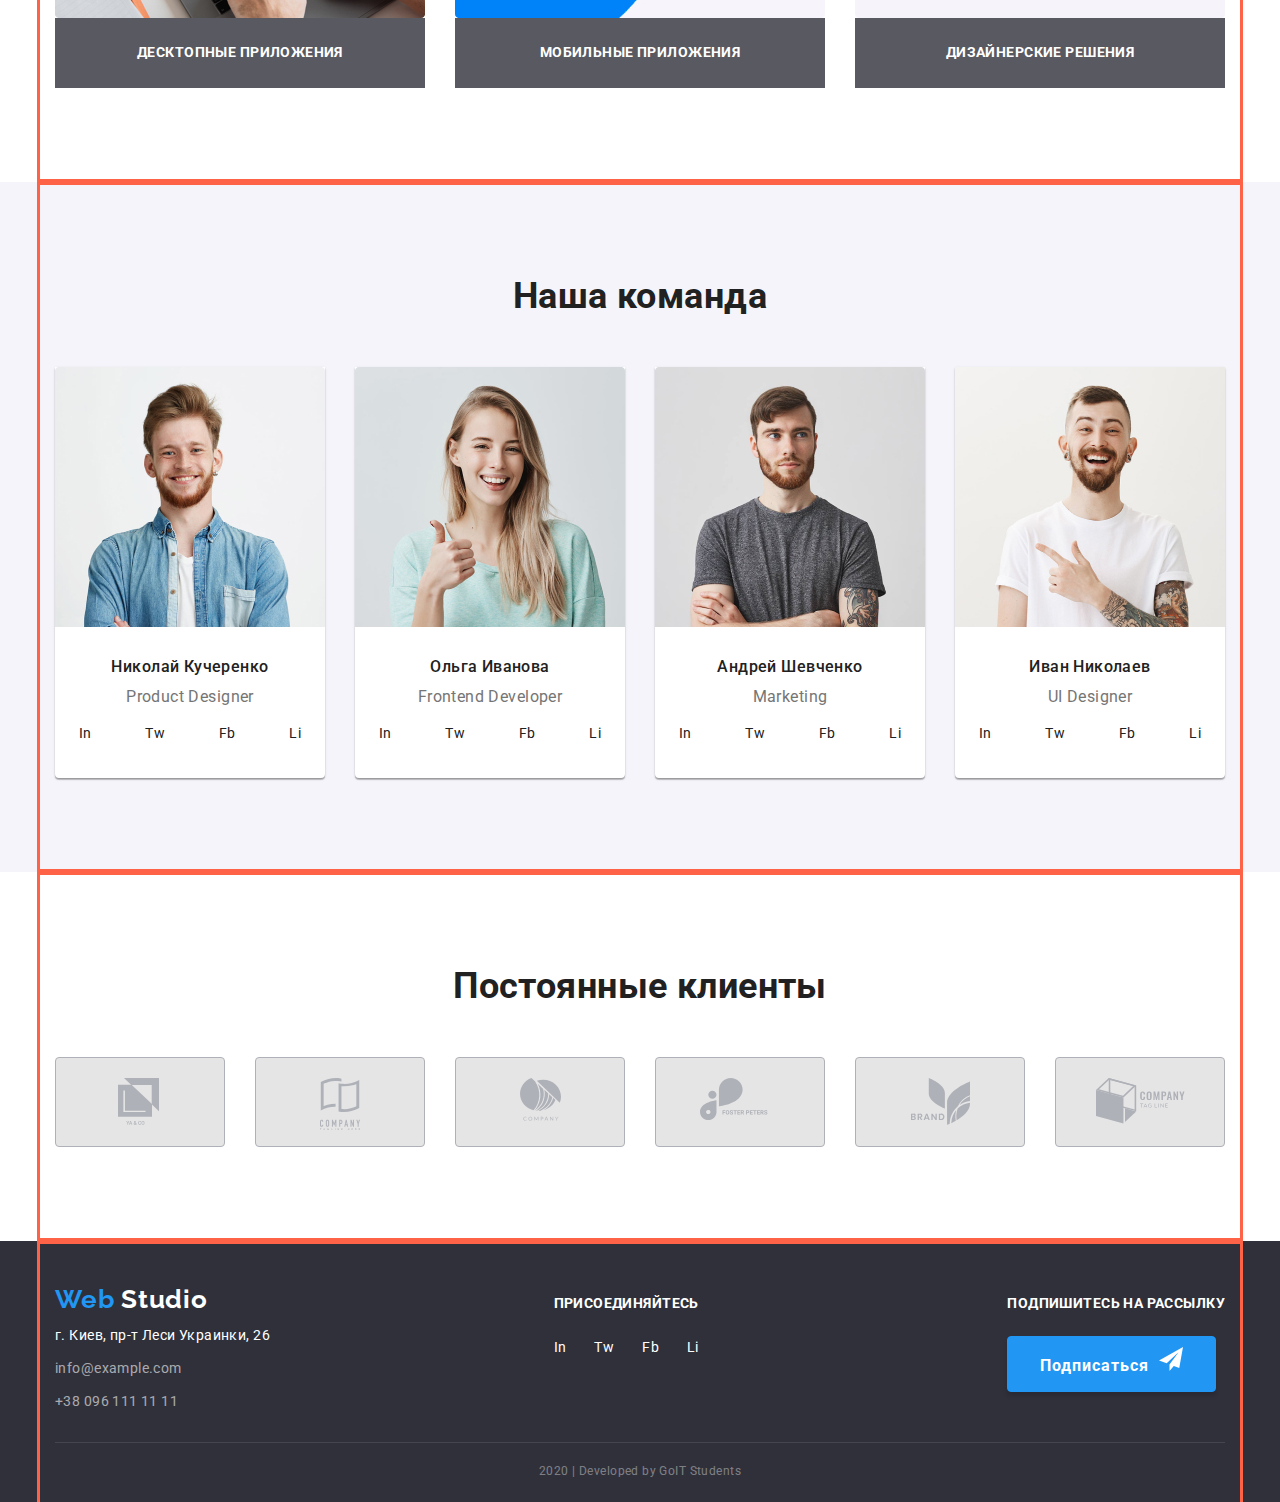
==== commit 010bc670: "pictures" ====
--- a/index.html
+++ b/index.html
@@ -31,12 +31,19 @@
         <ul class="contact list">
             <li class="contact-item">
                 <a class="link" href="mailto:info@devstudio.com">
-                    <img class="contact-icon" src="./images/envelope.svg" alt="envelope_icon"/>info@devstudio.com
+                    <svg width: 116px;
+                    height: 11.2;>
+                        <use href="="./images/symbol-defs_2.svg"></use>
+                      </svg>
+                    <img class="contact-icon" src="./images/symbol-defs_2.svg" alt="envelope_icon"/>info@devstudio.com
               </a>
             </li>
             <li class="contact-item">
                  <a class="link" href="tel:+38-096-111-11-11">
-                    <img class="contact-icon" src="./images/smartphone.svg" alt="smartphone icon"/>
+                    <svg class="icon">
+                        <use href="#book-icon"></use>
+                      </svg>
+                     <img class="contact-icon" src al="./images/symbol-defs_2.svg"t="smartphone icon"/>
                     +38 096 111 11 11
                 </a>
             </li>
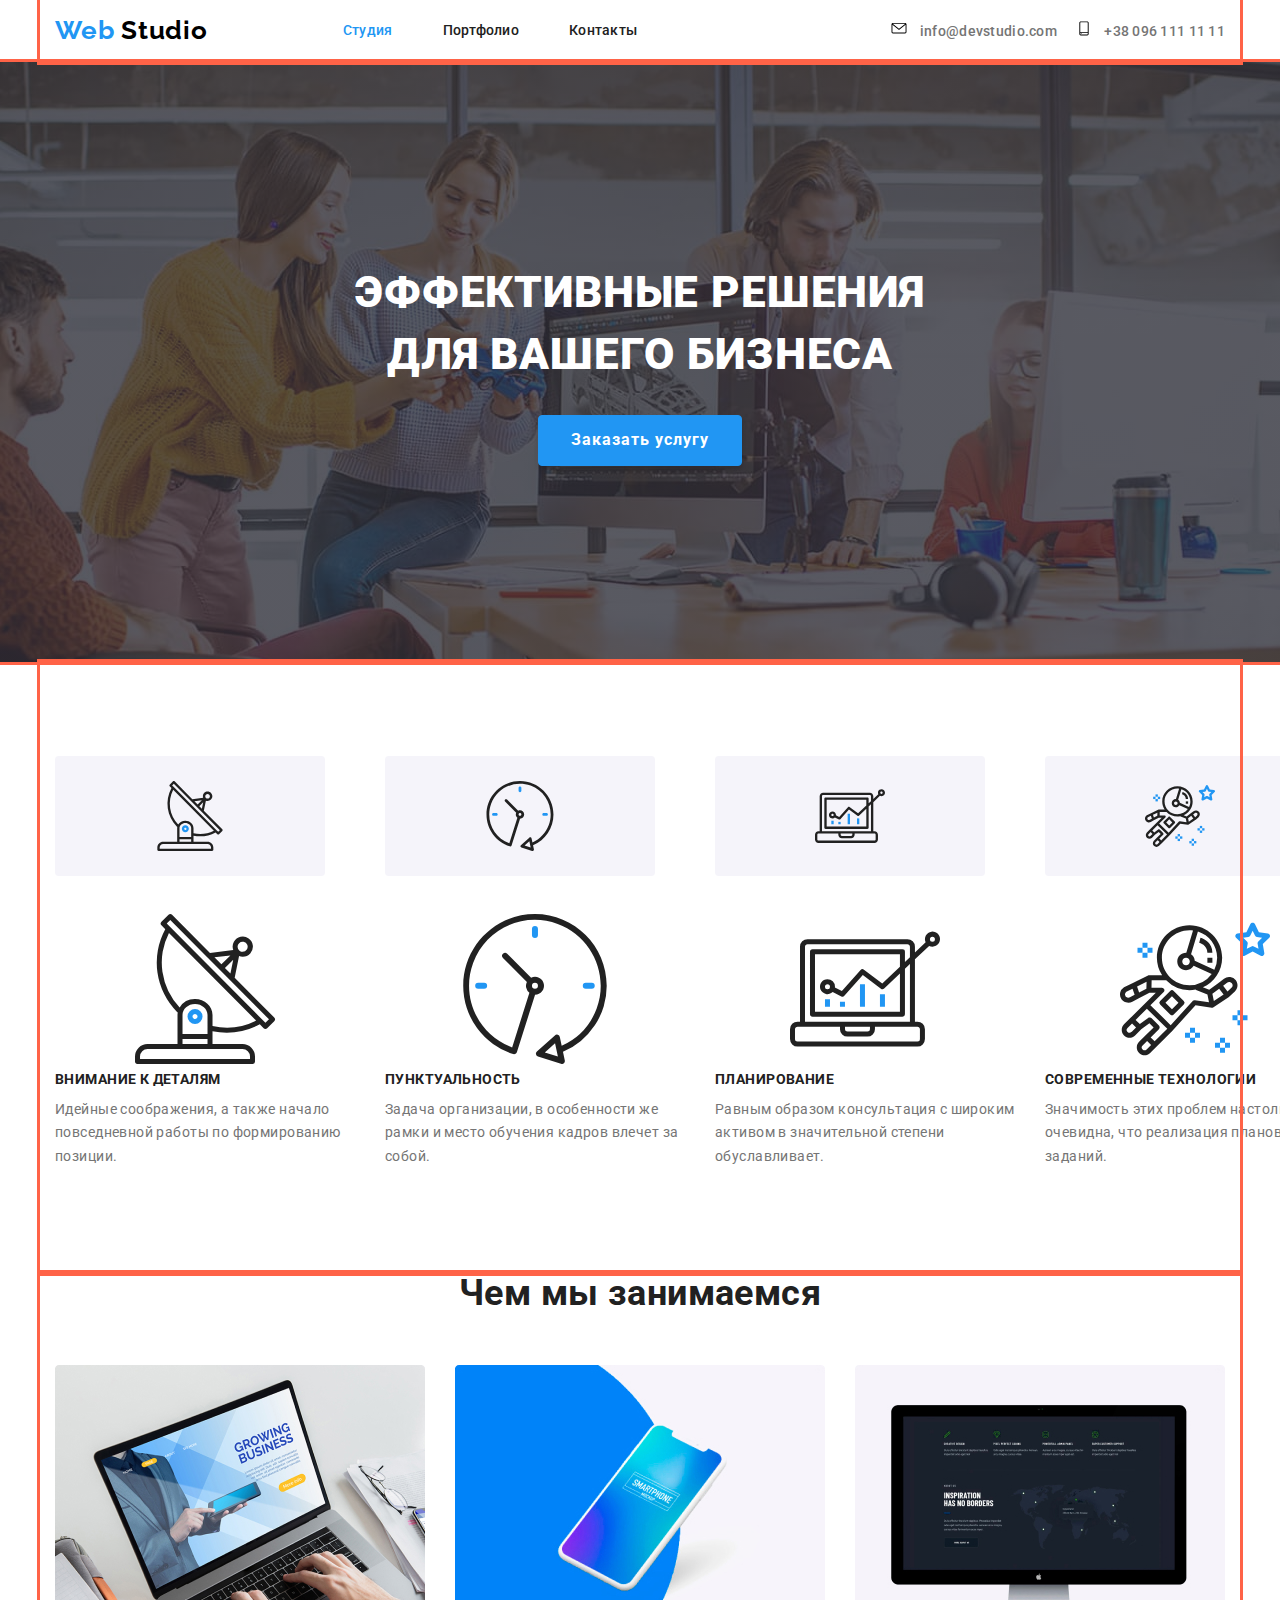
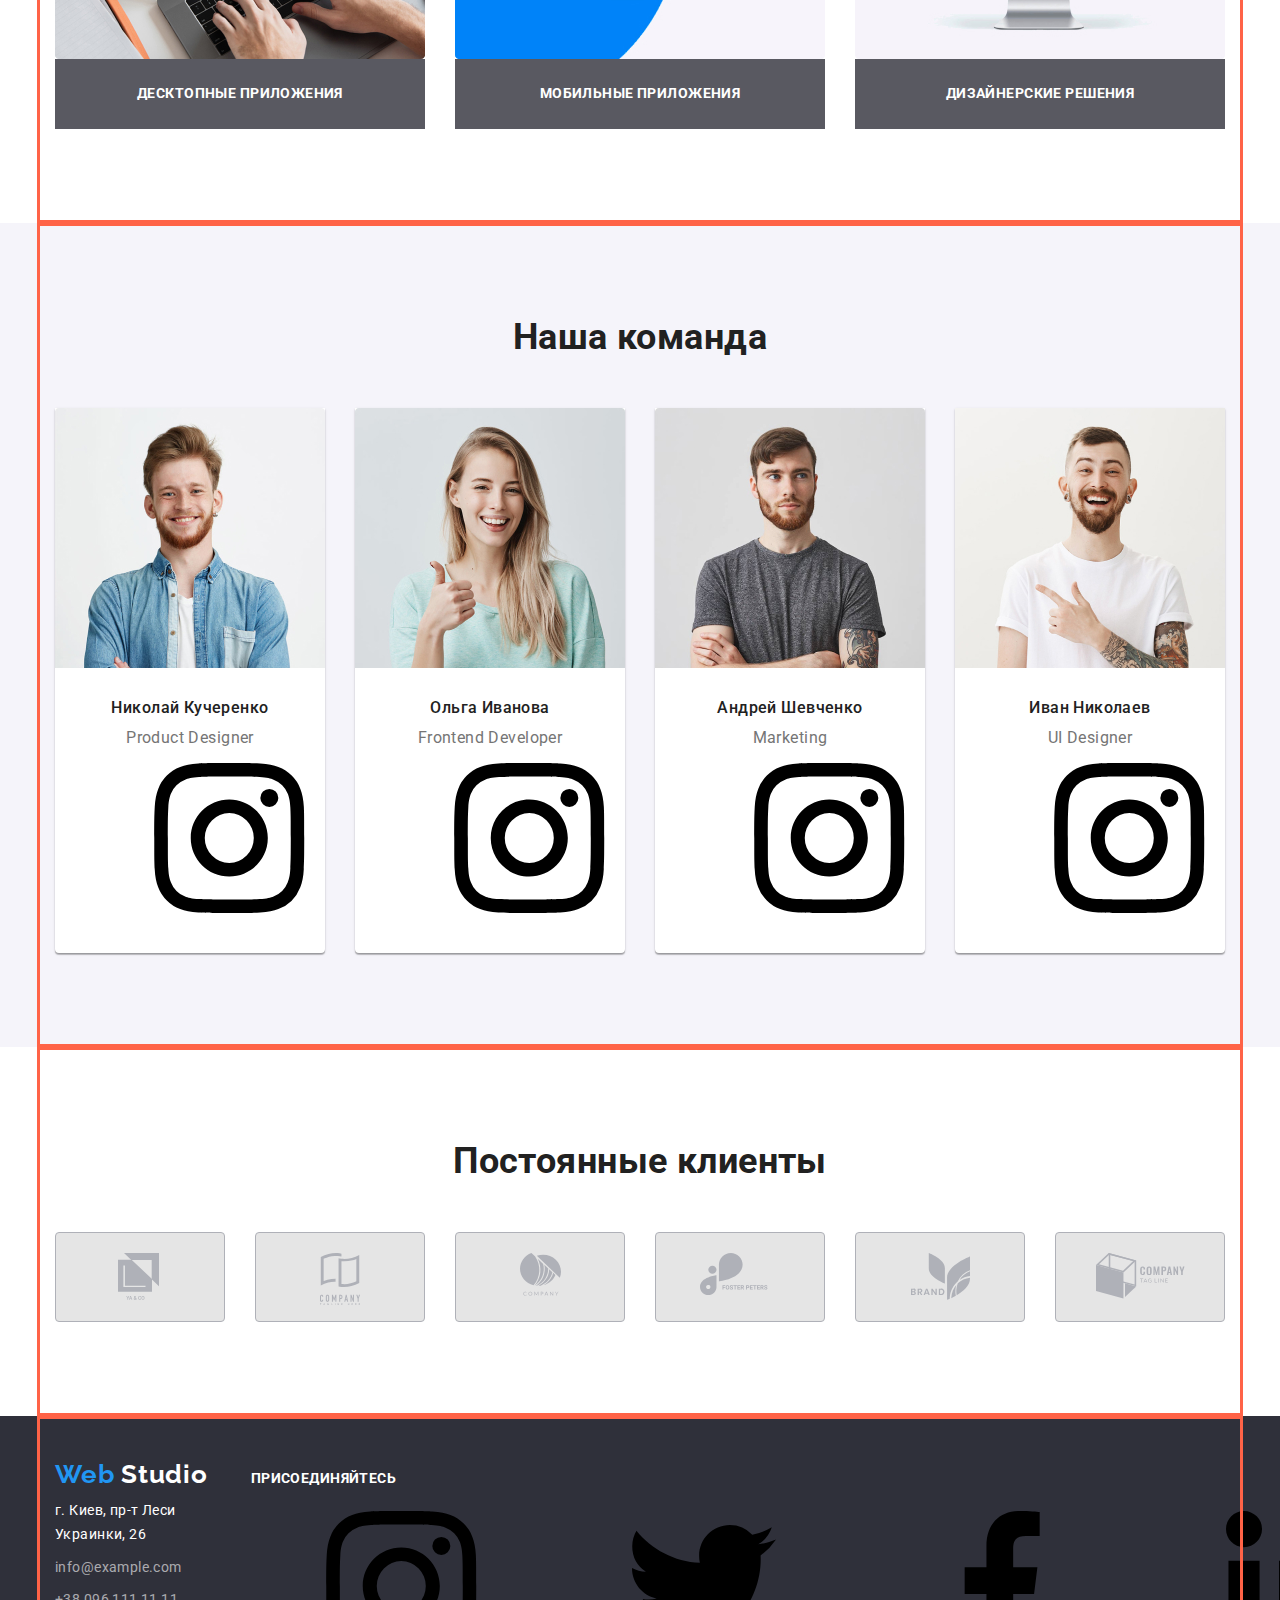
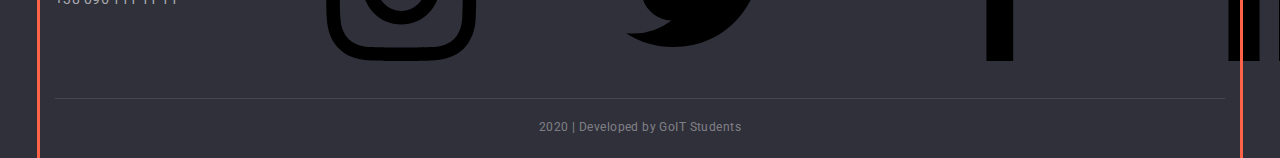
==== commit e61e7e65: "svg sprite in header footer features" ====
--- a/index.html
+++ b/index.html
@@ -28,22 +28,22 @@
             </ul>
         </nav>
     
-        <ul class="contact list">
+        <ul class="contact list ">
             <li class="contact-item">
                 <a class="link" href="mailto:info@devstudio.com">
-                    <svg width: 116px;
-                    height: 11.2;>
-                        <use href="="./images/symbol-defs_2.svg"></use>
+                    <svg width="16" height="15"width class="contact-icon"> 
+                        <use href="./images/sprite.svg#icon-envelope"></use>
                       </svg>
-                    <img class="contact-icon" src="./images/symbol-defs_2.svg" alt="envelope_icon"/>info@devstudio.com
+                      info@devstudio.com
               </a>
             </li>
+            
+                        
             <li class="contact-item">
-                 <a class="link" href="tel:+38-096-111-11-11">
-                    <svg class="icon">
-                        <use href="#book-icon"></use>
+                <a class="link" href="tel:+38-096-111-11-11">
+                    <svg width="14" height="14.94" class="contact-icon"> 
+                        <use href="./images/sprite.svg#icon-smartphone"></use>
                       </svg>
-                     <img class="contact-icon" src al="./images/symbol-defs_2.svg"t="smartphone icon"/>
                     +38 096 111 11 11
                 </a>
             </li>
@@ -70,20 +70,40 @@
             <h2 class="section-title is-hidden">Features</h2>
             <ul class="section-list list">
                 <li class="section-item"> 
+                   <div class="features-label">
+                    <svg class="features-icon" >
+                        <use href="./images/sprite.svg#icon-antenna"></use>
+                        </svg>
+                   </div>
                      <h3 class="section-subtitle">Внимание к деталям</h3>
                     <p class="features-descriptions">Идейные соображения, а также начало повседневной работы по формированию позиции.</p>
                 </li>
 
                 <li class="section-item">
+                    <div class="features-label">
+                        <svg class="features-icon">
+                            <use href="./images/sprite.svg#icon-clock"></use>
+                        </svg>
+                    </div>
                     <h3 class="section-subtitle">Пунктуальность</h3>
                     <p class="features-descriptions">Задача организации, в особенности же рамки и место обучения кадров влечет за собой.</p>
                 </li>
 
                 <li class="section-item">
+                    <div class="features-label">
+                        <svg  class="features-icon">
+                            <use href="./images/sprite.svg#icon-diagram_1"></use>
+                        </svg>
+                    </div>
                      <h3 class="section-subtitle">Планирование</h3>
                     <p class="features-descriptions">Равным образом консультация с широким активом в значительной степени обуславливает.</p>
                 </li>
                 <li class="section-item">
+                    <div class="features-label">
+                        <svg class="features-icon"> >
+                            <use href="./images/sprite.svg#icon-astronaut"></use>
+                        </svg>
+                    </div>
                      <h3 class="section-subtitle">Современные технологии</h3>
                     <p class="features-descriptions">Значимость этих проблем настолько очевидна, что реализация плановых заданий.</p>
                 </li>
@@ -132,11 +152,35 @@
                         <p class="team-text name">Николай Кучеренко</p>
                         <p class="team-text job">Product Designer</p>
                         <ul class="social">
-                            <li class="list"><a href="#" aria-label="Instagram" class="link"> In</a></li>
-                            <li class="list"><a href="#" aria-label="Twitter" class="link"> Tw</a></li>
-                            <li class="list"><a href="#" aria-label="Facebook" class="link"> Fb</a></li>
-                            <li class="list"><a href="#" aria-label="Linkedin" class="link"> Li</a></li>
-                        </ul>
+                            <li class="list">
+                                <a class="social-link" aria-label="Instagram">
+                                    <svg class="social-icon" >
+                                        <use href=./images/sprite.svg#icon-instagram ></use> 
+                                    </svg>
+                                </a>
+                            </li>
+                            <li class="list">
+                                <a class="social-link" aria-label="Twitter">
+                                    <svg class="social-icon">
+                                        <use href=./images/sprite.svg#icon-twitter></use> 
+                                    </svg>
+                                </a>
+                            </li>
+                            <li class="list">
+                                <a class="social-link" aria-label="Facebook">
+                                    <svg class="social-icon">
+                                        <use href=./images/sprite.svg#icon-facebook></use> 
+                                    </svg>
+                                </a>
+                            </li>
+                            <li class="list">
+                                <a class="social-link" aria-label="Linkedin">
+                                    <svg class="social-icon">
+                                        <use href=./images/sprite.svg#icon-linkedin></use> 
+                                    </svg>
+                                </a>
+                            </li>
+                         </ul>
                      </div>
                 </li>
             
@@ -146,11 +190,35 @@
                         <p class="team-text name">Ольга Иванова</p>
                          <p class="team-text job">Frontend Developer</p>
                         <ul class="social">
-                            <li class="list"><a href="#" aria-label="Instagram" class="link"> In</a></li>
-                            <li class="list"><a href="#" aria-label="Twitter" class="link"> Tw</a></li>
-                            <li class="list"><a href="#" aria-label="Facebook" class="link"> Fb</a></li>
-                            <li class="list"><a href="#" aria-label="Linkedin" class="link"> Li</a></li>
-                        </ul>
+                            <li class="list">
+                                <a class="social-link" aria-label="Instagram">
+                                    <svg class="social-icon" >
+                                        <use href=./images/sprite.svg#icon-instagram ></use> 
+                                    </svg>
+                                </a>
+                            </li>
+                            <li class="list">
+                                <a class="social-link" aria-label="Twitter">
+                                    <svg class="social-icon">
+                                        <use href=./images/sprite.svg#icon-twitter></use> 
+                                    </svg>
+                                </a>
+                            </li>
+                            <li class="list">
+                                <a class="social-link" aria-label="Facebook">
+                                    <svg class="social-icon">
+                                        <use href=./images/sprite.svg#icon-facebook></use> 
+                                    </svg>
+                                </a>
+                            </li>
+                            <li class="list">
+                                <a class="social-link" aria-label="Linkedin">
+                                    <svg class="social-icon">
+                                        <use href=./images/sprite.svg#icon-linkedin></use> 
+                                    </svg>
+                                </a>
+                            </li>
+                         </ul>
                     </div>
                 </li>
             
@@ -159,12 +227,36 @@
                     <div class="team-card">
                         <p class="team-text name">Андрей Шевченко</p>
                         <p class="team-text job">Marketing</p>
-                       <ul class="social">
-                            <li class="list"><a href="#" aria-label="Instagram" class="link"> In</a></li>
-                            <li class="list"><a href="#" aria-label="Twitter" class="link"> Tw</a></li>
-                            <li class="list"><a href="#" aria-label="Facebook" class="link"> Fb</a></li>
-                            <li class="list"><a href="#" aria-label="Linkedin" class="link"> Li</a></li>
-                        </ul>
+                        <ul class="social">
+                            <li class="list">
+                                <a class="social-link" aria-label="Instagram">
+                                    <svg class="social-icon" >
+                                        <use href=./images/sprite.svg#icon-instagram ></use> 
+                                    </svg>
+                                </a>
+                            </li>
+                            <li class="list">
+                                <a class="social-link" aria-label="Twitter">
+                                    <svg class="social-icon">
+                                        <use href=./images/sprite.svg#icon-twitter></use> 
+                                    </svg>
+                                </a>
+                            </li>
+                            <li class="list">
+                                <a class="social-link" aria-label="Facebook">
+                                    <svg class="social-icon">
+                                        <use href=./images/sprite.svg#icon-facebook></use> 
+                                    </svg>
+                                </a>
+                            </li>
+                            <li class="list">
+                                <a class="social-link" aria-label="Linkedin">
+                                    <svg class="social-icon">
+                                        <use href=./images/sprite.svg#icon-linkedin></use> 
+                                    </svg>
+                                </a>
+                            </li>
+                         </ul>
                     </div>
                 </li>
                 <li class="section-item">
@@ -172,12 +264,36 @@
                     <div class="team-card">
                         <p class="team-text name">Иван Николаев</p>
                         <p class="team-text job">UI Designer</p>
-                        <ul class="social"> 
-                            <li class="list"><a href="#" aria-label="Instagram" class="link"> In</a></li>
-                            <li class="list"><a href="#" aria-label="Twitter" class="link"> Tw</a></li>
-                            <li class="list"><a href="#" aria-label="Facebook" class="link"> Fb</a></li>
-                            <li class="list"><a href="#" aria-label="Linkedin" class="link"> Li</a></li>
-                        </ul>
+                        <ul class="social">
+                            <li class="list">
+                                <a class="social-link" aria-label="Instagram">
+                                    <svg class="social-icon" >
+                                        <use href=./images/sprite.svg#icon-instagram ></use> 
+                                    </svg>
+                                </a>
+                            </li>
+                            <li class="list">
+                                <a class="social-link" aria-label="Twitter">
+                                    <svg class="social-icon">
+                                        <use href=./images/sprite.svg#icon-twitter></use> 
+                                    </svg>
+                                </a>
+                            </li>
+                            <li class="list">
+                                <a class="social-link" aria-label="Facebook">
+                                    <svg class="social-icon">
+                                        <use href=./images/sprite.svg#icon-facebook></use> 
+                                    </svg>
+                                </a>
+                            </li>
+                            <li class="list">
+                                <a class="social-link" aria-label="Linkedin">
+                                    <svg class="social-icon">
+                                        <use href=./images/sprite.svg#icon-linkedin></use> 
+                                    </svg>
+                                </a>
+                            </li>
+                         </ul>
                 </div>
                 </li>
             </ul>
@@ -233,12 +349,36 @@
                 <!---social networks-->
          <div class= "footer-list">
             <b class="footer-subtitle">присоединяйтесь</b>
-            <ul class="social"> 
-                <li class="list"><a href="#" aria-label="Instagram" class="link"> In</a></li>
-                <li class="list"><a href="#" aria-label="Twitter" class="link"> Tw</a></li>
-                <li class="list"><a href="#" aria-label="Facebook" class="link"> Fb</a></li>
-                <li class="list"><a href="#" aria-label="Linkedin" class="link"> Li</a></li>
-            </ul>
+            <ul class="social">
+                <li class="list">
+                    <a class="social-link" aria-label="Instagram">
+                        <svg class="social-icon" >
+                            <use href=./images/sprite.svg#icon-instagram ></use> 
+                        </svg>
+                    </a>
+                </li>
+                <li class="list">
+                    <a class="social-link" aria-label="Twitter">
+                        <svg class="social-icon">
+                            <use href=./images/sprite.svg#icon-twitter></use> 
+                        </svg>
+                    </a>
+                </li>
+                <li class="list">
+                    <a class="social-link" aria-label="Facebook">
+                        <svg class="social-icon">
+                            <use href=./images/sprite.svg#icon-facebook></use> 
+                        </svg>
+                    </a>
+                </li>
+                <li class="list">
+                    <a class="social-link" aria-label="Linkedin">
+                        <svg class="social-icon">
+                            <use href=./images/sprite.svg#icon-linkedin></use> 
+                        </svg>
+                    </a>
+                </li>
+             </ul>
          </div>         
      
         <!---subscription-->
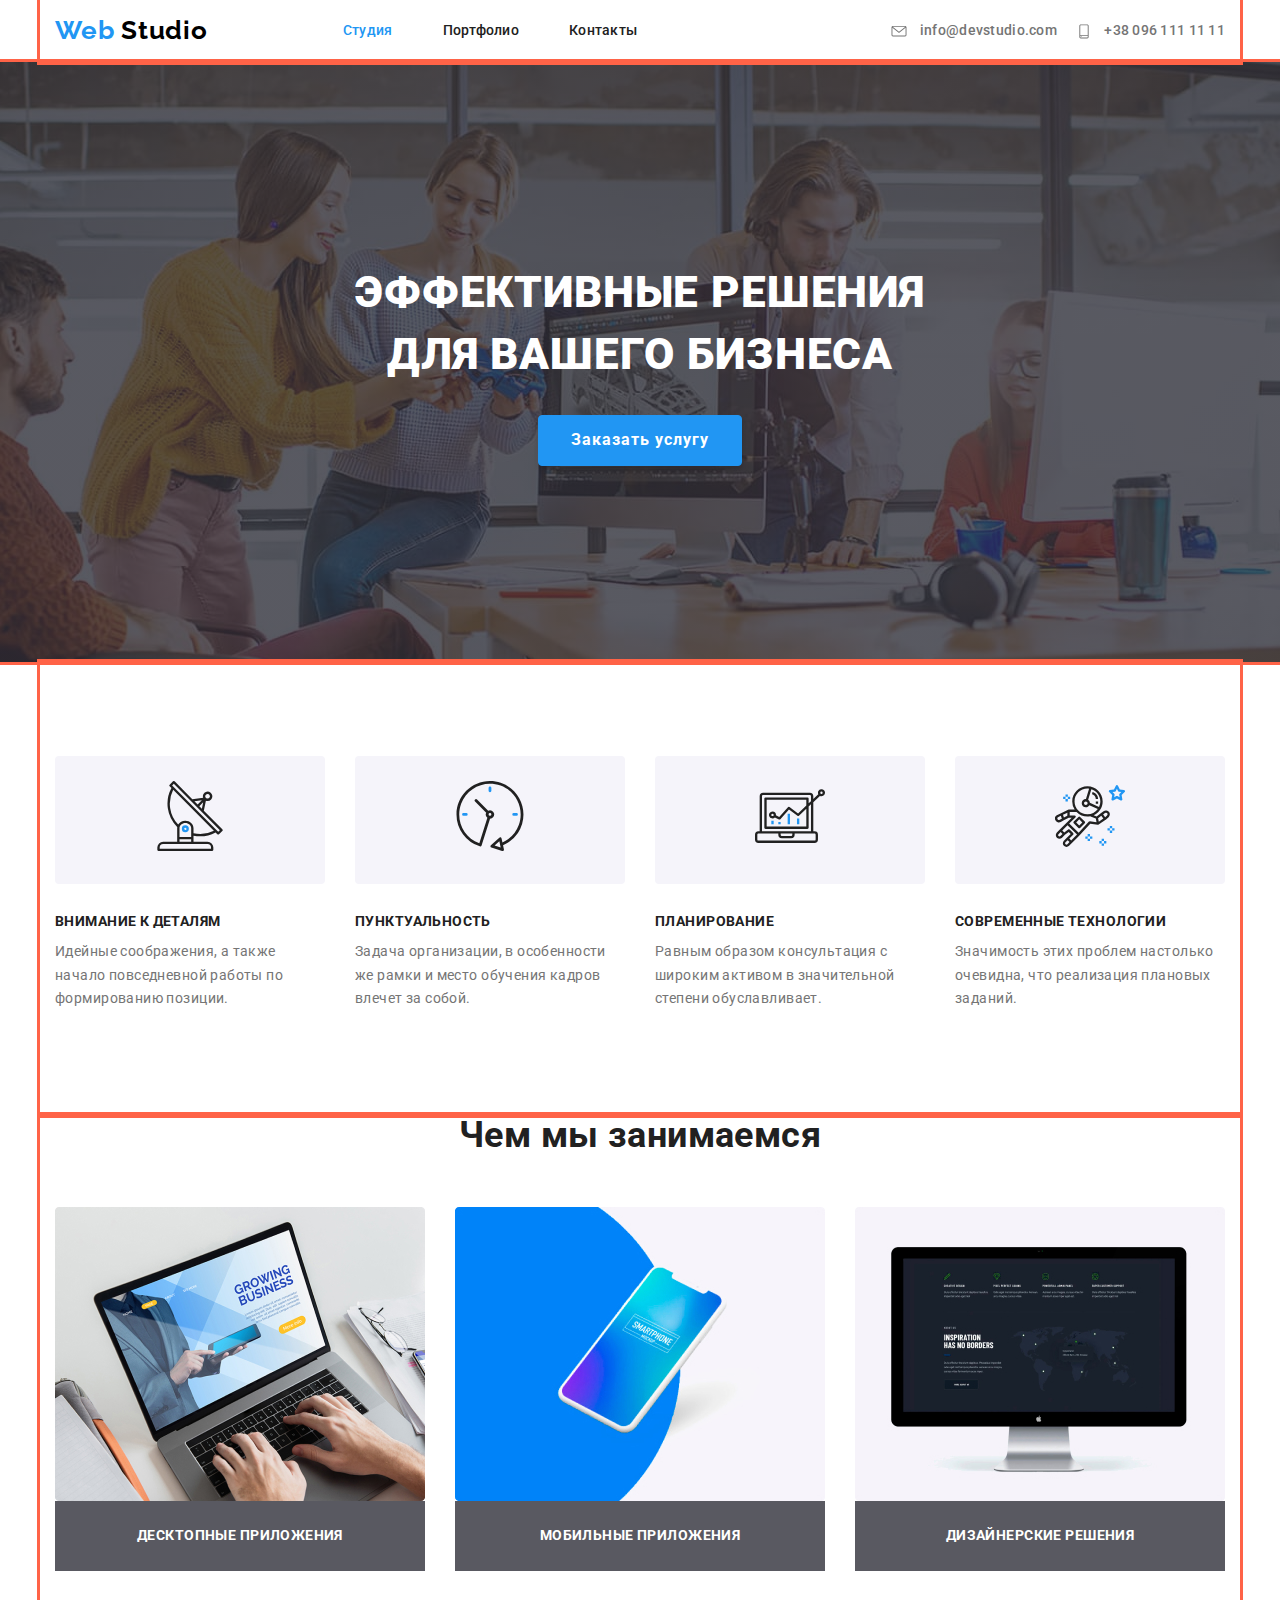
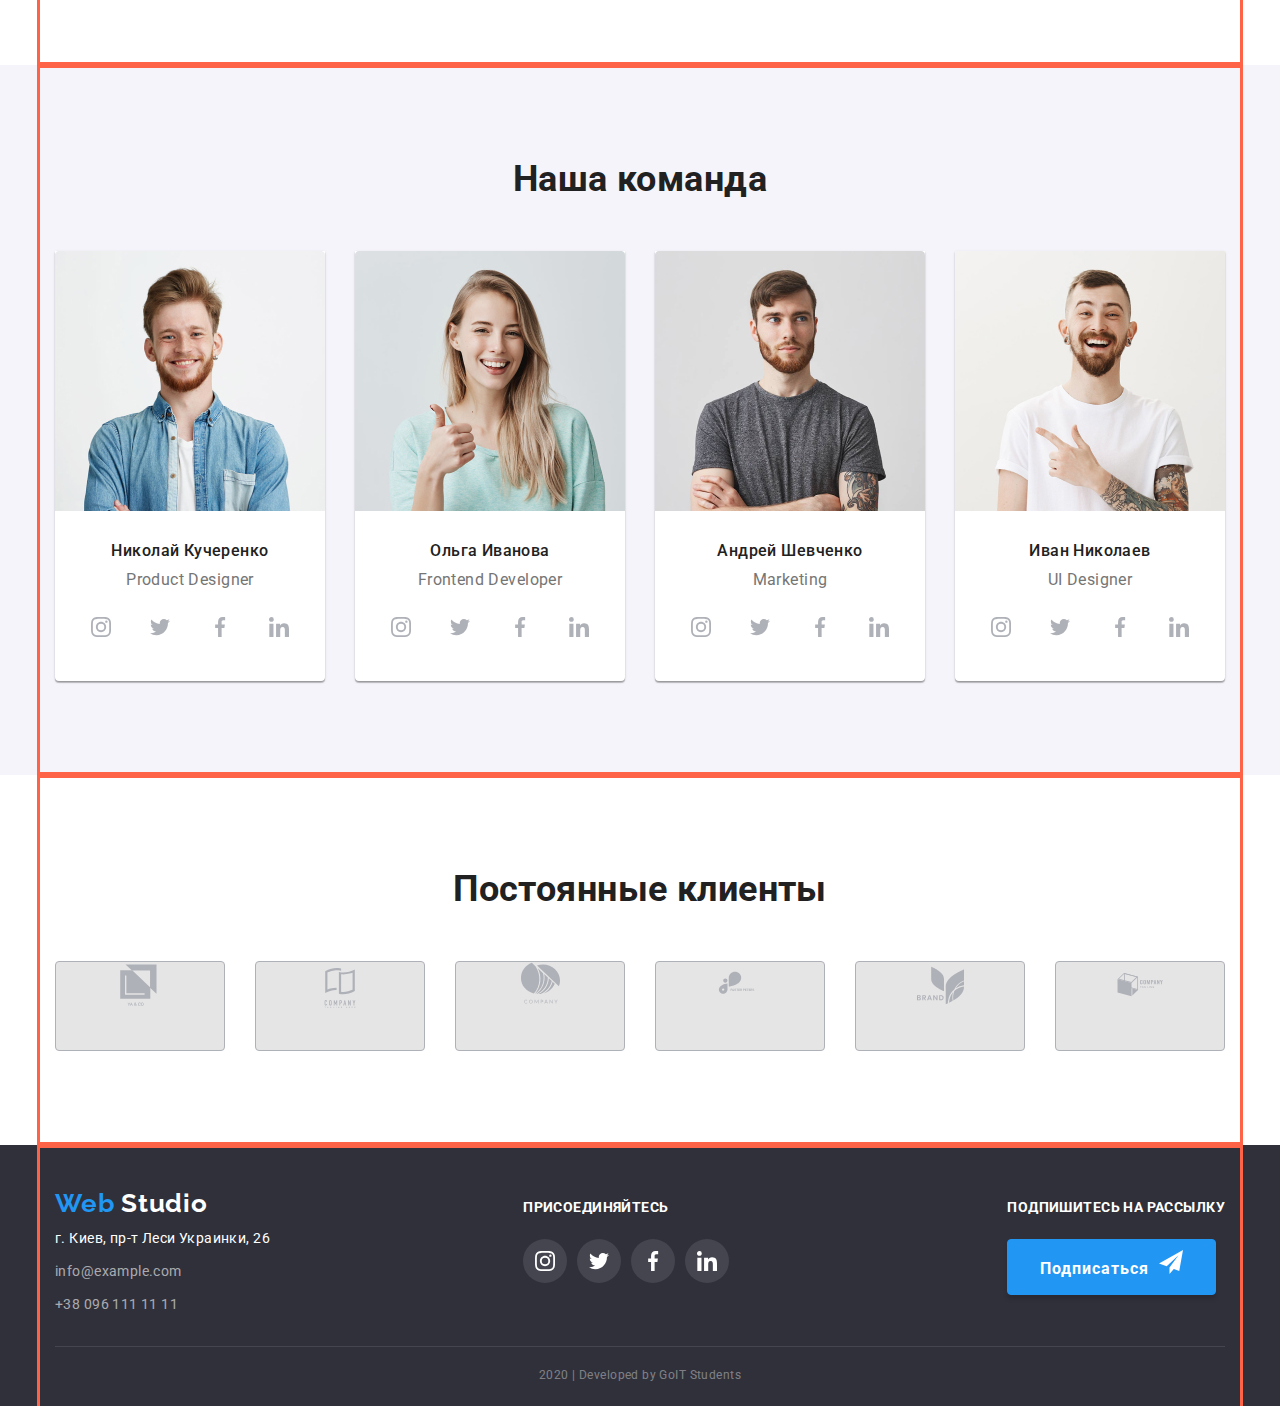
==== commit 95a54d38: "hover and focus in secion clients" ====
--- a/index.html
+++ b/index.html
@@ -306,22 +306,46 @@
                 <h2 class="section-title">Постоянные клиенты</h2>
                 <ul class="section-list list">
                      <li class="section-item">
-                        <a class="link" href="#"> <img class="image" src="./images/Client_1.svg" alt="клиент1" /></a>
+                        <a class="clients-list" href="#" aria-label="Permanent client 1 for the company"> 
+                            <svg class="clients-icon" width="44.27" height="49.23">
+                                <use href=./images/sprite.svg#icon-Client_1></use> 
+                            </svg>
+                         </a>
                     </li>
                     <li class="section-item">
-                        <a class="link" href="#"> <img class="image" src="./images/Client_2.svg" alt="клиент2" /></a>
+                        <a class="clients-list" href="#" aria-label="Permanent client 2 for the company"> 
+                            <svg class="clients-icon" width="40" height="52">
+                                <use href=./images/sprite.svg#icon-Client_2></use> 
+                            </svg>
+                         </a>
                     </li>
                     <li class="section-item">
-                        <a class="link" href="#"> <img class="image" src="./images/Client_3.svg" alt="клиент3" /></a>
+                        <a class="clients-list" href="#" aria-label="Permanent client 3 for the company"> 
+                            <svg class="clients-icon" width="41" height="42.6">
+                                <use href=./images/sprite.svg#icon-Client_3></use> 
+                            </svg>
+                         </a>
                     </li>
                     <li class="section-item">
-                        <a class="link" href="#"> <img class="image" src="./images/Client_4.svg" alt="клиент4" /></a>
+                        <a class="clients-list" href="#" aria-label="Permanent client 4 for the company"> 
+                            <svg class="clients-icon" width="79.66" height="42.02">
+                                <use href=./images/sprite.svg#icon-Client_4></use> 
+                            </svg>
+                         </a>
                     </li>
                     <li class="section-item">
-                        <a class="link" href="#"> <img class="image" src="./images/Client_5.svg" alt="клиент5" /></a>
+                        <a class="clients-list" href="#" aria-label="Permanent client 5 for the company"> 
+                            <svg class="clients-icon" width="59" height="47">
+                                <use href=./images/sprite.svg#icon-Client_5></use> 
+                            </svg>
+                         </a>
                     </li>
                     <li class="section-item">
-                        <a class="link" href="#"> <img class="image" src="./images/Client_6.svg" alt="клиент6" /></a>
+                        <a class="clients-list" href="#" aria-label="Permanent client 6 for the company"> 
+                            <svg class="clients-icon" width="88.48" height="45.44">
+                                <use href=./images/sprite.svg#icon-Client_6></use> 
+                            </svg>
+                         </a>
                     </li>
                 </ul>
             </div>
--- a/css/styles.css
+++ b/css/styles.css
@@ -6,6 +6,7 @@
     --primary-background-color: #ffffff; 
     --secondary-text-color: #757575;
     --secondary-background-color: #F5F4FA;
+    --social-link-color: #AFB1B8;
 }
 
 .home-page {
@@ -114,22 +115,28 @@
 /* email and address */
 /* .menu, */
 
-
-.contact-item .link {
+.contact-item {
+    fill: var(--secondary-text-color); 
+
+}
+.contact-item .link{
     color: var(--secondary-text-color);
     padding-top: 24px;
     padding-bottom: 24px;
-    line-height: 1.6;
+    line-height: 1.14;
 
 }
  .contact-item:not(:last-child) {
      margin-right: 20px;
  }
  .contact-icon {
-     margin-right: 10px;
- 
-
+     vertical-align: bottom;
+     margin-right: 10px;   
  }  
+.contact-item:hover, 
+.contact-item:focus {
+    fill:  var(--accent-color);
+}
 
  .active {
     color: var(--accent-color);
@@ -137,10 +144,7 @@
  /* .link {
     text-decoration: none;
 } 
-.link:hover, 
-.link:focus {
-    color: var(--accent-color);
-}  */
+  */
 
 /* Styles for the main page of html */
 /* Hero section */
@@ -258,12 +262,24 @@
     display: none;
 
 }
+.features-label {
+    padding: 25px 100px;
+    margin-bottom: 30px;
+ 
+
+     background-color: var(--secondary-background-color);
+     border-radius: 4px;
+}   
+.features-icon {
+width: 70px;
+height: 70px;
+}
 /* .features-list, {
     display: flex;
     margin: 0;
     padding: 0;
 } */
-.features .section-item::before {
+/* .features .section-item::before {
     content: "";
     display:inline-block;
     width: 270px;
@@ -286,7 +302,7 @@
 }
 .features .section-item:nth-child(4)::before {
     background-image: url(../images/astronaut_1.svg);
-}
+} */
 
 /* .features .image {
    padding: 25px 100px;
@@ -368,11 +384,48 @@
      justify-content: space-between;
  }
 
-/* .social-links .link:hover,
-.social-links .link:focus {
-    color: var(--accent-color);
-
-} */
+ .social .list:not(:last-child) {
+    margin-right: 10px;
+}
+.social-link {
+    display: inline-flex;
+    padding: 0;
+    align-items: center;
+    justify-content: center;
+    border-radius: 50%;
+    width: 44px;
+    height: 44px;
+    text-decoration: none;
+    border: none;
+    background: rgba(255, 255, 255, 0.1);
+    
+    
+    
+}
+/* .social-link {
+background-color: rgba(255, 255, 255, 0.1);
+} */
+.social-icon {
+    width: 20px;
+    height: 20px;
+    fill: var(--social-link-color);
+
+}
+.social-link:hover .social-icon,
+.social-link:focus .social-icon {
+    fill: var(--title-text-color);
+} 
+
+/* .social-icon:hover {
+    fill: var(--title-text-color);
+    
+} */
+.social-link:hover,
+.social-link:focus   {
+    background-color: var(--accent-color);
+}
+
+
 .clients .container {
     padding-top: 94px;
     padding-bottom: 94px;
@@ -395,6 +448,7 @@
 .link:hover, 
 .link:focus {
     color: var(--accent-color);
+    cursor: pointer;
 } 
 
 
@@ -465,11 +519,11 @@
 .footer-list:not(:last-child) {
     margin-right: 94px;
 }
-.footer .social{
+.footer .social {
     margin: 0px;
 }
-.footer .social .link{
-    color: var(--title-text-color)
+.footer .social-icon {
+    fill: var(--title-text-color)
 }
 .footer-list .button-primary::after {
     display: inline-block;
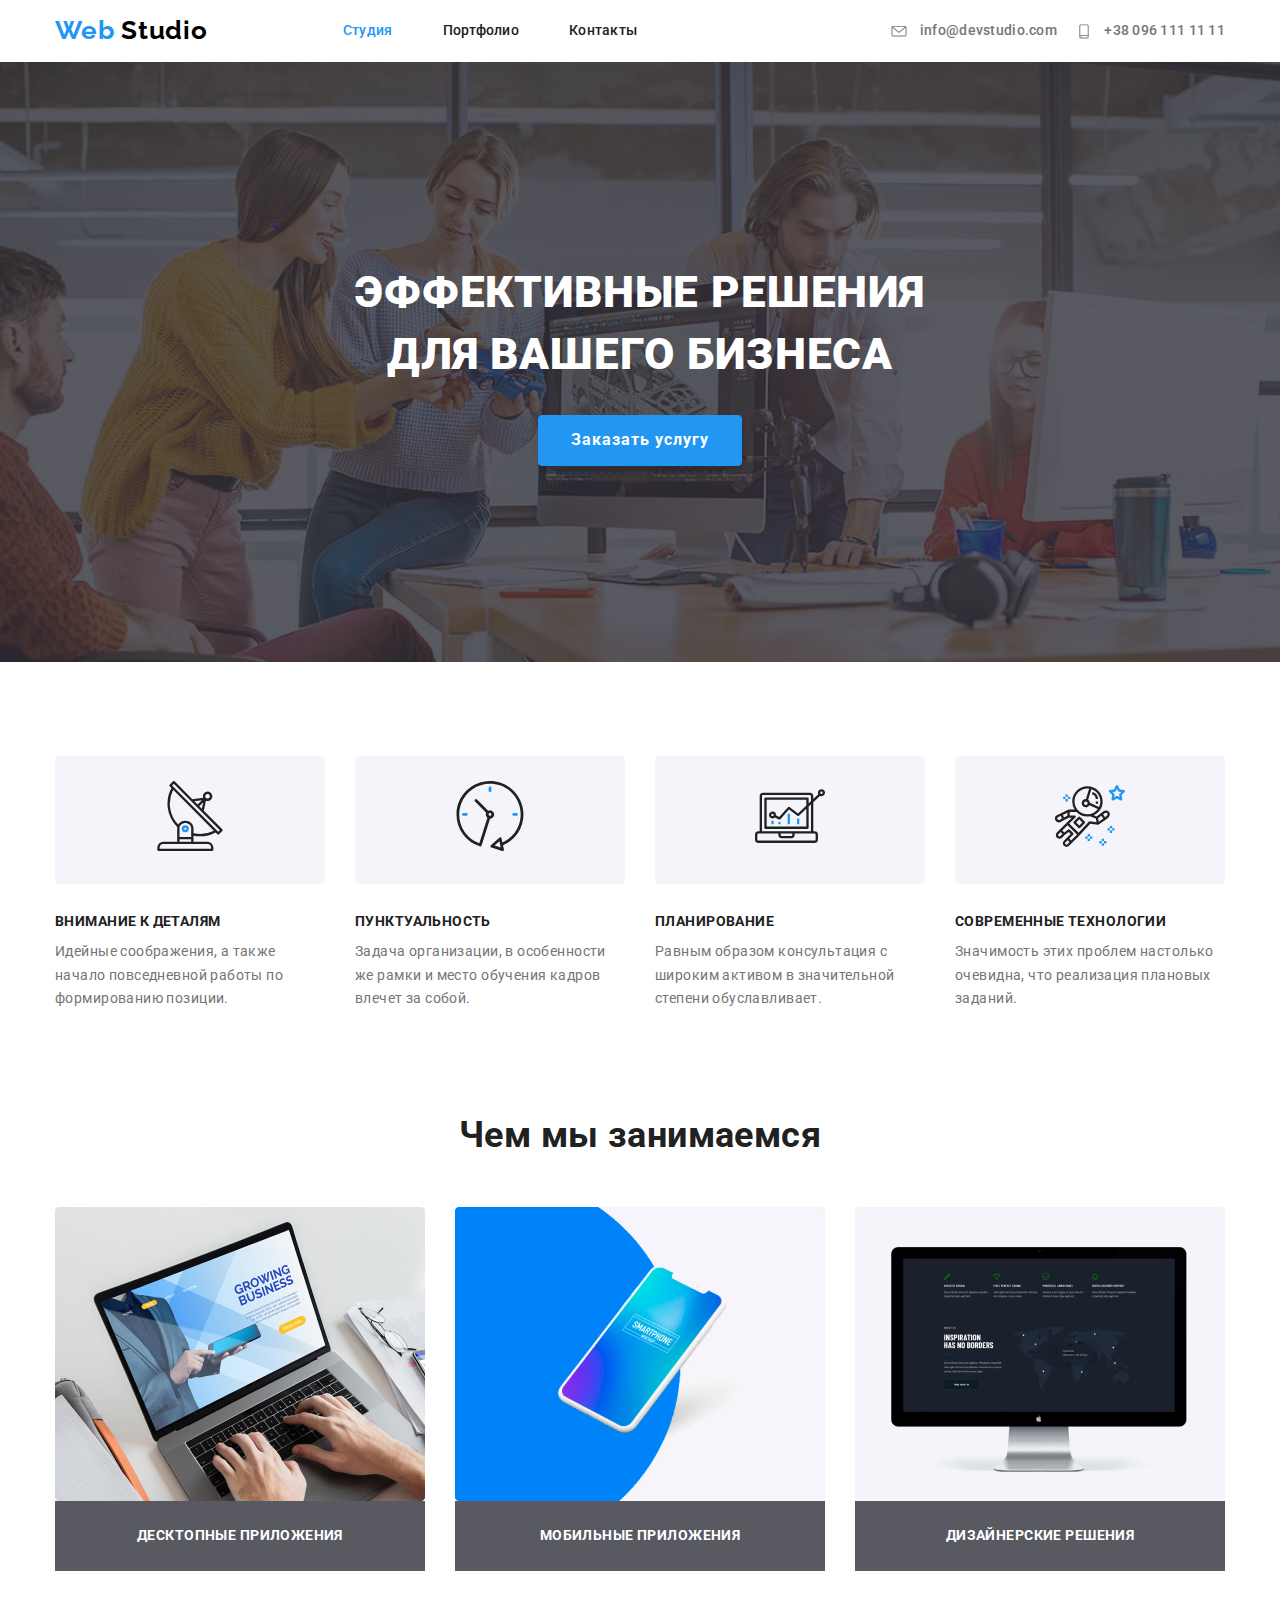
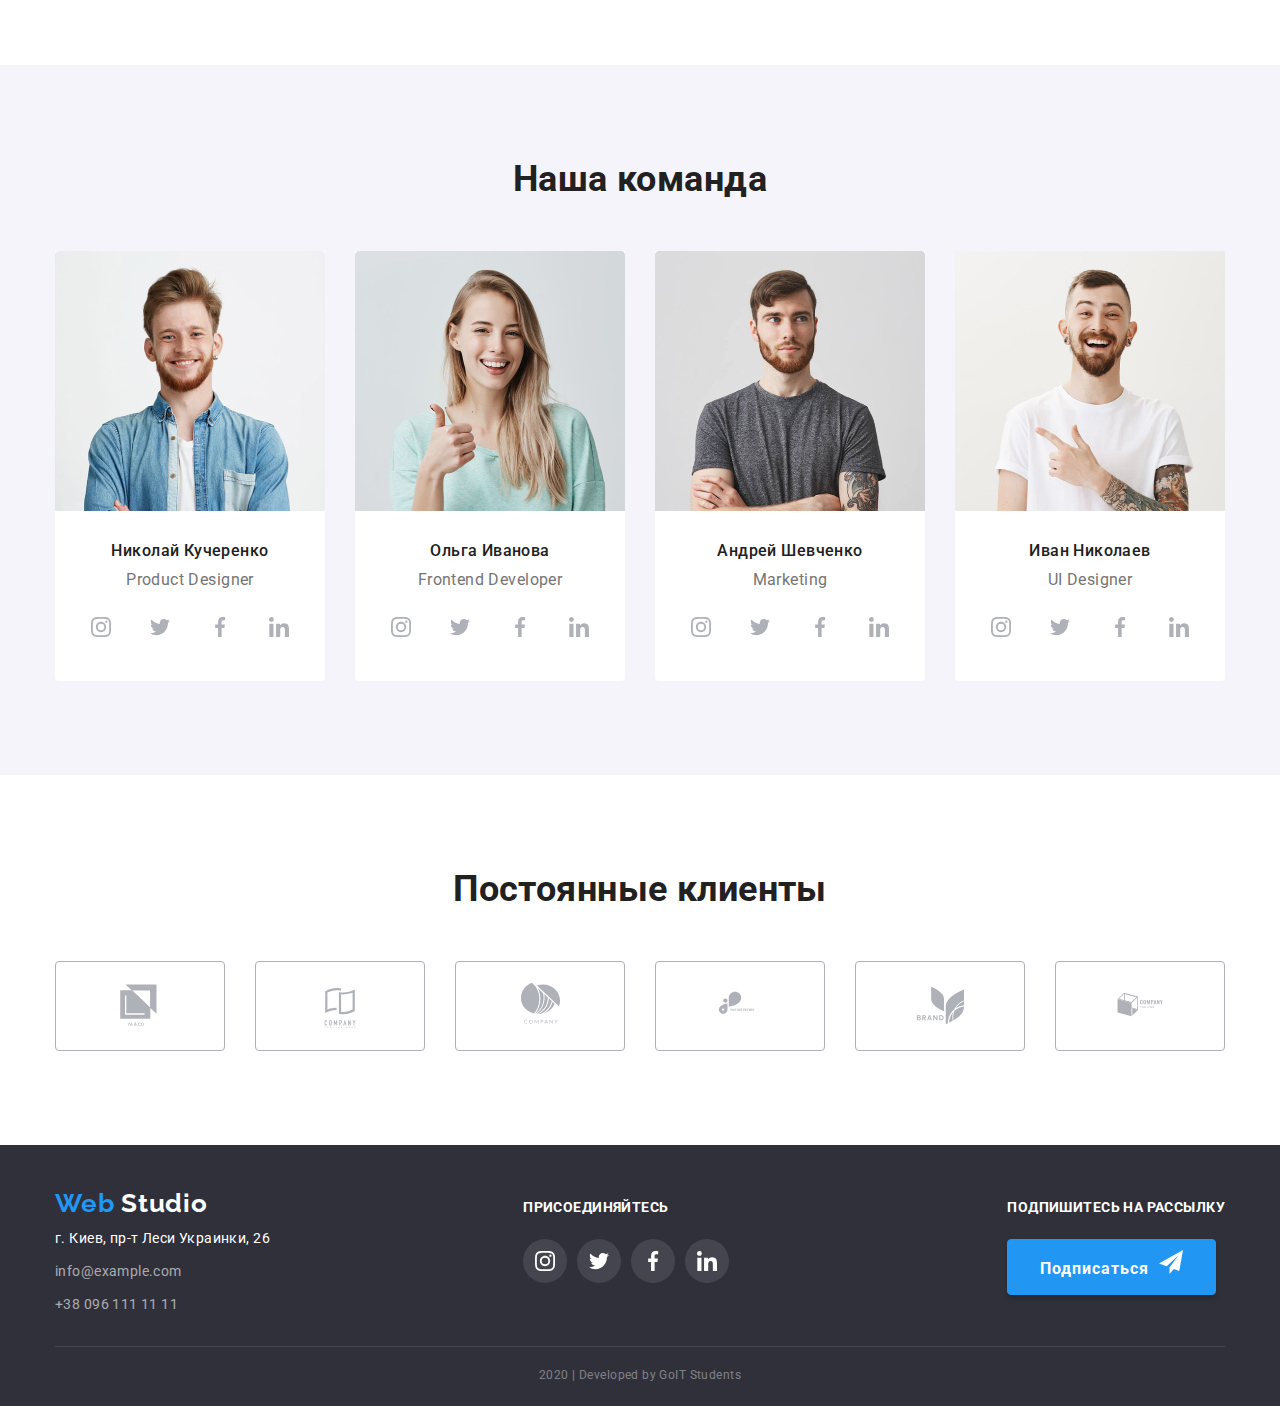
==== commit 1d16d2a2: "fix with validator" ====
--- a/index.html
+++ b/index.html
@@ -31,7 +31,7 @@
         <ul class="contact list ">
             <li class="contact-item">
                 <a class="link" href="mailto:info@devstudio.com">
-                    <svg width="16" height="15"width class="contact-icon"> 
+                    <svg width="16" height="15" class="contact-icon"> 
                         <use href="./images/sprite.svg#icon-envelope"></use>
                       </svg>
                       info@devstudio.com
@@ -100,7 +100,7 @@
                 </li>
                 <li class="section-item">
                     <div class="features-label">
-                        <svg class="features-icon"> >
+                        <svg class="features-icon">
                             <use href="./images/sprite.svg#icon-astronaut"></use>
                         </svg>
                     </div>
--- a/css/styles.css
+++ b/css/styles.css
@@ -6,7 +6,7 @@
     --primary-background-color: #ffffff; 
     --secondary-text-color: #757575;
     --secondary-background-color: #F5F4FA;
-    --social-link-color: #AFB1B8;
+    --additional-link-color: #AFB1B8;
 }
 
 .home-page {
@@ -22,7 +22,7 @@
 
    
 .container {
-    outline: solid tomato;    
+    /* outline: solid tomato;     */
     margin: 0 auto;
     padding: 0 15px;
     width: 1200px;
@@ -271,8 +271,8 @@
      border-radius: 4px;
 }   
 .features-icon {
-width: 70px;
-height: 70px;
+    width: 70px;
+    height: 70px;
 }
 /* .features-list, {
     display: flex;
@@ -353,7 +353,6 @@
 .team .section-item {
 
     background: var(--title-text-color);
-    box-shadow: 0px 2px 1px rgba(0, 0, 0, 0.2), 0px 1px 1px rgba(0, 0, 0, 0.14), 0px 1px 3px rgba(0, 0, 0, 0.12);
     border-radius: 0px 0px 4px 4px;
     width: 270px;
 
@@ -361,6 +360,10 @@
 .team-card {
     padding: 30px 24px 32px 24px;
 } 
+.team-card:hover,
+.team-card:focus {
+box-shadow: 0px 2px 1px rgba(0, 0, 0, 0.2), 0px 1px 1px rgba(0, 0, 0, 0.14), 0px 1px 3px rgba(0, 0, 0, 0.12);
+}
 .team-text {
     margin-top: 0;
     font-size: 16px;
@@ -408,7 +411,7 @@
 .social-icon {
     width: 20px;
     height: 20px;
-    fill: var(--social-link-color);
+    fill: var(--additional-link-color);
 
 }
 .social-link:hover .social-icon,
@@ -416,14 +419,10 @@
     fill: var(--title-text-color);
 } 
 
-/* .social-icon:hover {
-    fill: var(--title-text-color);
-    
-} */
 .social-link:hover,
 .social-link:focus   {
     background-color: var(--accent-color);
-}
+} 
 
 
 .clients .container {
@@ -431,20 +430,50 @@
     padding-bottom: 94px;
 }
 
-.clients .section-item {
+.clients-list {
     display: block;
     box-sizing: border-box;
-    border: 1px solid #AFB1B8;
+    border: 1px solid var(--additional-link-color);
     border-radius: 4px;
     width: 170px;
     height: 90px;
     text-align: center;
-    background-color: #E5E5E5;
-}
-.clients .image {
+    justify-content: center;
+  
+}
+    
+
+.clients-icon {
+        fill: var(--additional-link-color);
+         margin-top: 20px;
+}
+.clients-list:hover .clients-icon,
+.clients-list:focus .clients-icon {
+    fill: var(--accent-color);
+}
+
+.clients-list:hover,
+.clients-list:focus {
+    border-color: var(--accent-color);
+}
+/* .client_5 {
+    width: 59px;
+     height: 47px;
+} */
+/* .client_6 {
+    width: 88.48px;
+     height: 45.44px;
+} */
+
+
+
+/* .clients .image {
     padding-top: 20px;
-}
-
+} */
+/* .clients-icon {
+    padding: 20px;
+    text-align: center;
+} */
 .link:hover, 
 .link:focus {
     color: var(--accent-color);
@@ -709,6 +738,10 @@
     line-height: 1.55;
     color: var(--title-text-color);
 }
+.works-item:hover,
+.works-item:focus {
+box-shadow: 0px 2px 1px rgba(0, 0, 0, 0.2), 0px 1px 1px rgba(0, 0, 0, 0.14), 0px 1px 3px rgba(0, 0, 0, 0.12);
+}
 /* .example .title {
     color: var(--primary-text-color);
 
